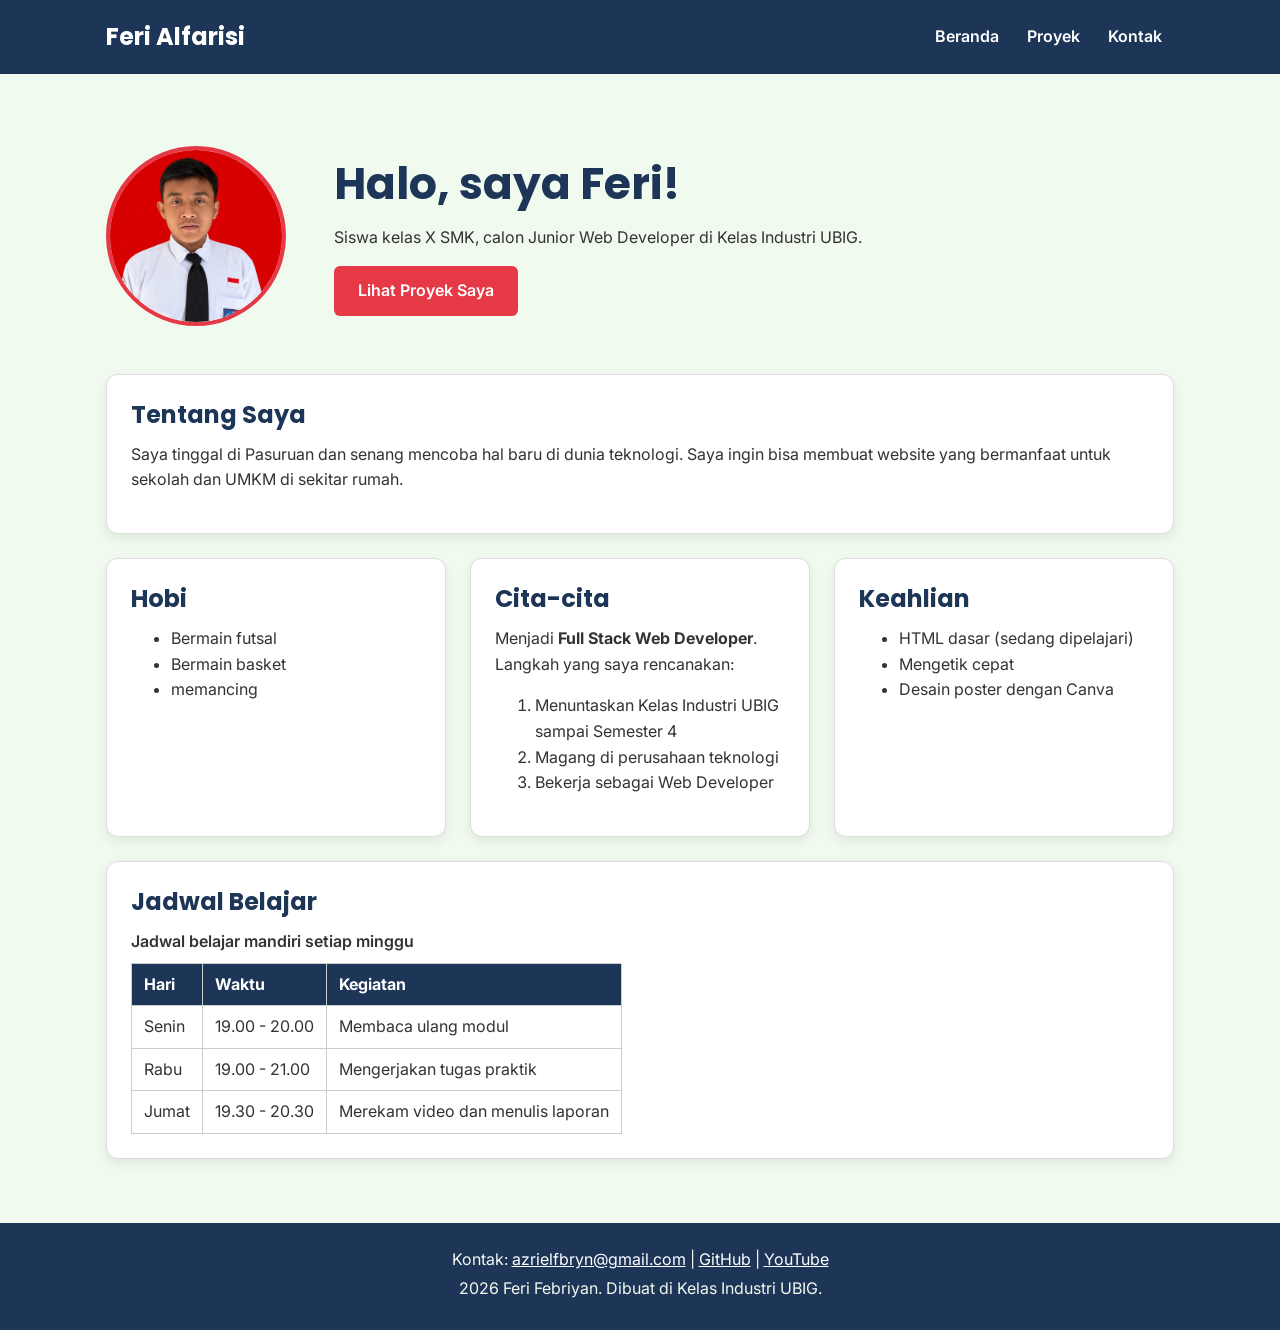
==== index.html @ dc9e0b14 "feat : latihan.js v1" ====
<!DOCTYPE html>
<html lang="id">
<head>
  <meta charset="UTF-8">
  <meta name="viewport" content="width=device-width, initial-scale=1.0">
  <title>Feri  | Beranda</title>
  <link rel="icon" href="fotoferi.png (2).jpeg" type="image/x-icon">
  <link rel="preconnect" href="https://fonts.googleapis.com">
  <link rel="preconnect" href="https://fonts.gstatic.com" crossorigin>
  <link href="https://fonts.googleapis.com/css2?family=Inter:wght@400;600&family=Poppins:wght@600;700&display=swap" rel="stylesheet">
  <link rel="stylesheet" href="css/style.css">
  <script src="js/latihan.js" defer></script>
</head>
<body>
  <header>
    <div class="container navbar">
      <h1>Feri Alfarisi</h1>
      <nav class="menu-laptop">
        <ul>
          <li><a href="index.html">Beranda</a></li>
          <li><a href="proyek.html">Proyek</a></li>
          <li><a href="kontak.html">Kontak</a></li>
        </ul>
      </nav>
      <!-- Tantangan: menu ponsel yang bisa dibuka-tutup -->
      <details class="menu-ponsel">
        <summary>Menu</summary>
        <nav>
          <ul>
            <li><a href="index.html">Beranda</a></li>
            <li><a href="proyek.html">Proyek</a></li>
            <li><a href="kontak.html">Kontak</a></li>
          </ul>
        </nav>
      </details>
    </div>
  </header>

  <main>
    <div class="container">
      <section class="hero">
        <img src="fotoferi.png (2).jpeg" alt="Foto profil Feri" width="180">
        <div>
          <h2>Halo, saya Feri!</h2>
          <p>Siswa kelas X SMK, calon Junior Web Developer di Kelas Industri UBIG.</p>
          <a href="proyek.html" class="tombol">Lihat Proyek Saya</a>
        </div>
      </section>

      <section class="kartu">
        <h2>Tentang Saya</h2>
        <p>Saya tinggal di Pasuruan dan senang mencoba hal baru di dunia teknologi. Saya ingin bisa membuat website yang bermanfaat untuk sekolah dan UMKM di sekitar rumah.</p>
      </section>

      <div class="daftar-kartu">
        <section class="kartu">
          <h2>Hobi</h2>
          <ul>
            <li>Bermain futsal</li>
            <li>Bermain basket</li>
            <li>memancing</li>
          </ul>
        </section>

        <section class="kartu">
          <h2>Cita-cita</h2>
          <p>Menjadi <strong>Full Stack Web Developer</strong>. Langkah yang saya rencanakan:</p>
          <ol>
            <li>Menuntaskan Kelas Industri UBIG sampai Semester 4</li>
            <li>Magang di perusahaan teknologi</li>
            <li>Bekerja sebagai Web Developer</li>
          </ol>
        </section>

        <section class="kartu">
          <h2>Keahlian</h2>
          <ul>
            <li>HTML dasar (sedang dipelajari)</li>
            <li>Mengetik cepat</li>
            <li>Desain poster dengan Canva</li>
          </ul>
        </section>
      </div>

      <section class="kartu">
        <h2>Jadwal Belajar</h2>
        <table>
          <caption>Jadwal belajar mandiri setiap minggu</caption>
          <thead>
            <tr>
              <th>Hari</th>
              <th>Waktu</th>
              <th>Kegiatan</th>
            </tr>
          </thead>
          <tbody>
            <tr>
              <td>Senin</td>
              <td>19.00 - 20.00</td>
              <td>Membaca ulang modul</td>
            </tr>
            <tr>
              <td>Rabu</td>
              <td>19.00 - 21.00</td>
              <td>Mengerjakan tugas praktik</td>
            </tr>
            <tr>
              <td>Jumat</td>
              <td>19.30 - 20.30</td>
              <td>Merekam video dan menulis laporan</td>
            </tr>
          </tbody>
        </table>
      </section>
    </div>
  </main>

  <footer>
    <p>Kontak: <a href="mailto:azrielfbryn@gmail.com">azrielfbryn@gmail.com</a> |
      <a href="https://github.com/azriel-febriyan/portofolio-azriel" target="_blank">GitHub</a> |
      <a href="https://www.youtube.com/@azrielfbryn13" target="_blank">YouTube</a></p>
    <p> 2026 Feri Febriyan. Dibuat di Kelas Industri UBIG.</p>
  </footer>
</body>
</html>
---- css/style.css ----
/* Gaya portofolio Andi Pratama
   Palet: #1D3557 (utama), #E63946 (aksen), #F1FAEE (latar)
   Huruf: Poppins (judul), Inter (isi)
   Tata letak: mobile first, titik ubah 768px (tablet) dan 1024px (laptop) */

/* 1. Reset */
* {
  box-sizing: border-box;
  margin: 0;
}

img {
  max-width: 270%;
  height: 210px;
}

/* 2. Dasar halaman: warna dan huruf */
body {
  font-family: "Inter", Arial, sans-serif;
  font-size: 1rem;
  line-height: 1.6;
  color: #333333;
  background-color: #F1FAEE;
}

h1, h2, h3 {
  font-family: "Poppins", Arial, sans-serif;
  color: #1D3557;
  line-height: 1.3;
}

h2 {
  margin-bottom: 0.75rem;
}

p, ul, ol {
  margin-bottom: 1rem;
}

a {
  color: #E63946;
}

/* 3. Wadah, header, dan menu */
.container {
  max-width: 1100px;
  margin: 0 auto;
  padding: 0 1rem;
}

header {
  background-color: #1D3557;
  color: #FFFFFF;
  padding: 1rem 0;
}

header h1 {
  color: #FFFFFF;
  font-size: 1.5rem;
}

.navbar {
  display: flex;
  flex-wrap: wrap;
  justify-content: space-between;
  align-items: center;
  gap: 0.5rem;
}

nav ul {
  display: flex;
  gap: 0.25rem;
  padding: 0;
  margin: 0;
  list-style: none;
}

nav a {
  display: inline-block;
  padding: 0.5rem 0.75rem;
  border-radius: 6px;
  color: #FFFFFF;
  font-weight: 600;
  text-decoration: none;
}

/* Tantangan: menu ponsel buka-tutup dengan details */
.menu-laptop {
  display: none;
}

.menu-ponsel summary {
  padding: 0.5rem 0.75rem;
  border: 1px solid #FFFFFF;
  border-radius: 6px;
  font-weight: 600;
  cursor: pointer;
}

.menu-ponsel ul {
  flex-direction: column;
  margin-top: 0.5rem;
}

/* 4. Isi utama, hero, dan kartu */
main {
  padding: 1.5rem 0;
}

.hero {
  display: flex;
  flex-direction: column;
  align-items: center;
  gap: 1.5rem;
  padding: 1rem 0 2rem;
  text-align: center;
}

.hero img {
  width: 180px;
  height: 180px;
  max-width: 100%;
  object-fit: cover;
  border: 4px solid #E63946;
  border-radius: 50%;
}

.hero h2 {
  font-size: 2rem;
}

.tombol {
  display: inline-block;
  padding: 0.75rem 1.5rem;
  border-radius: 6px;
  background-color: #E63946;
  color: #FFFFFF;
  font-weight: 600;
  text-decoration: none;
}

.kartu {
  background-color: #FFFFFF;
  padding: 1rem;
  margin-bottom: 1.5rem;
  border: 1px solid #DDDDDD;
  border-radius: 12px;
  box-shadow: 0 4px 12px rgba(0, 0, 0, 0.08);
}

.daftar-kartu {
  display: flex;
  flex-wrap: wrap;
  gap: 1.5rem;
  margin-bottom: 1.5rem;
}

.daftar-kartu .kartu {
  flex: 1 1 280px;
  margin-bottom: 0;
}

article img {
  border-radius: 8px;
  border: 1px solid #DDDDDD;
}

/* 5. Tabel */
table {
  border-collapse: collapse;
}

caption {
  font-weight: 600;
  text-align: left;
  margin-bottom: 0.5rem;
}

th, td {
  border: 1px solid #CCCCCC;
  padding: 0.5rem 0.75rem;
  text-align: left;
}

th {
  background-color: #1D3557;
  color: #FFFFFF;
}

/* 6. Form */
label {
  font-weight: 600;
}

input, select, textarea {
  width: 100%;
  max-width: 22rem;
  padding: 0.6rem;
  margin-top: 0.25rem;
  border: 1px solid #CCCCCC;
  border-radius: 6px;
  font-family: inherit;
  font-size: 1rem;
}

button {
  padding: 0.75rem 1.5rem;
  border: none;
  border-radius: 6px;
  background-color: #E63946;
  color: #FFFFFF;
  font-family: inherit;
  font-size: 1rem;
  font-weight: 600;
  cursor: pointer;
}

/* 7. Footer */
footer {
  background-color: #1D3557;
  color: #F1FAEE;
  text-align: center;
  padding: 1.5rem;
}

footer p {
  margin-bottom: 0.25rem;
}

footer a {
  color: #FFFFFF;
}

/* 8. Tablet: lebar layar 768px ke atas */
@media (min-width: 768px) {
  .menu-laptop {
    display: block;
  }

  .menu-ponsel {
    display: none;
  }

  .hero {
    flex-direction: row;
    padding: 2rem 0 3rem;
    text-align: left;
  }

  .kartu {
    padding: 1.5rem;
  }
}

/* 9. Laptop: lebar layar 1024px ke atas */
@media (min-width: 1024px) {
  main {
    padding: 2.5rem 0;
  }

  .hero {
    gap: 3rem;
  }

  .hero h2 {
    font-size: 2.75rem;
  }
}
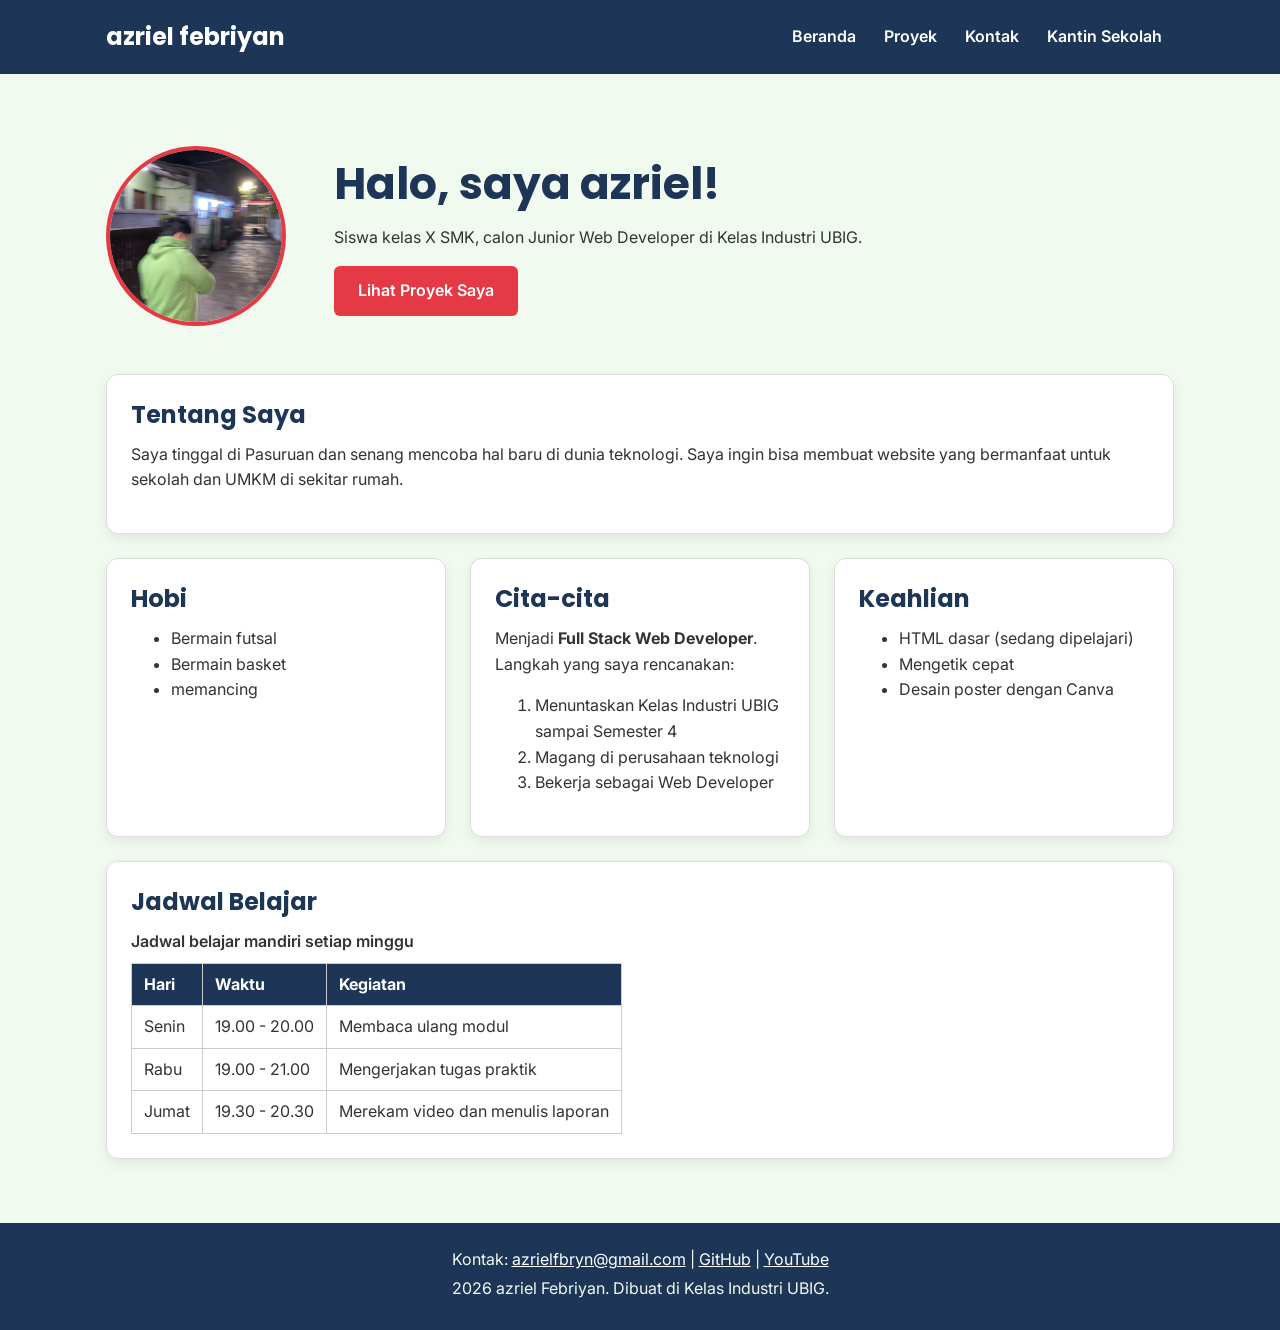
==== commit 04c72a8a: "feat:save semua file" ====
--- a/index.html
+++ b/index.html
@@ -3,8 +3,8 @@
 <head>
   <meta charset="UTF-8">
   <meta name="viewport" content="width=device-width, initial-scale=1.0">
-  <title>Feri  | Beranda</title>
-  <link rel="icon" href="fotoferi.png (2).jpeg" type="image/x-icon">
+  <title>azriel  | Beranda</title>
+  <link rel="icon" href="azriel.jpeg" type="image/x-icon">
   <link rel="preconnect" href="https://fonts.googleapis.com">
   <link rel="preconnect" href="https://fonts.gstatic.com" crossorigin>
   <link href="https://fonts.googleapis.com/css2?family=Inter:wght@400;600&family=Poppins:wght@600;700&display=swap" rel="stylesheet">
@@ -14,12 +14,13 @@
 <body>
   <header>
     <div class="container navbar">
-      <h1>Feri Alfarisi</h1>
+      <h1>azriel febriyan</h1>
       <nav class="menu-laptop">
         <ul>
           <li><a href="index.html">Beranda</a></li>
           <li><a href="proyek.html">Proyek</a></li>
           <li><a href="kontak.html">Kontak</a></li>
+          <li><a href="kantinsekolah.html">Kantin Sekolah</a></li>
         </ul>
       </nav>
       <!-- Tantangan: menu ponsel yang bisa dibuka-tutup -->
@@ -30,6 +31,7 @@
             <li><a href="index.html">Beranda</a></li>
             <li><a href="proyek.html">Proyek</a></li>
             <li><a href="kontak.html">Kontak</a></li>
+            <li><a href="kantinsekolah.html">Kantin Sekolah</a></li>
           </ul>
         </nav>
       </details>
@@ -39,9 +41,9 @@
   <main>
     <div class="container">
       <section class="hero">
-        <img src="fotoferi.png (2).jpeg" alt="Foto profil Feri" width="180">
+        <img src="azril.jpeg" alt="Foto profil azriel" width="180">
         <div>
-          <h2>Halo, saya Feri!</h2>
+          <h2>Halo, saya azriel!</h2>
           <p>Siswa kelas X SMK, calon Junior Web Developer di Kelas Industri UBIG.</p>
           <a href="proyek.html" class="tombol">Lihat Proyek Saya</a>
         </div>
@@ -119,7 +121,7 @@
     <p>Kontak: <a href="mailto:azrielfbryn@gmail.com">azrielfbryn@gmail.com</a> |
       <a href="https://github.com/azriel-febriyan/portofolio-azriel" target="_blank">GitHub</a> |
       <a href="https://www.youtube.com/@azrielfbryn13" target="_blank">YouTube</a></p>
-    <p> 2026 Feri Febriyan. Dibuat di Kelas Industri UBIG.</p>
+    <p> 2026 azriel Febriyan. Dibuat di Kelas Industri UBIG.</p>
   </footer>
 </body>
 </html>
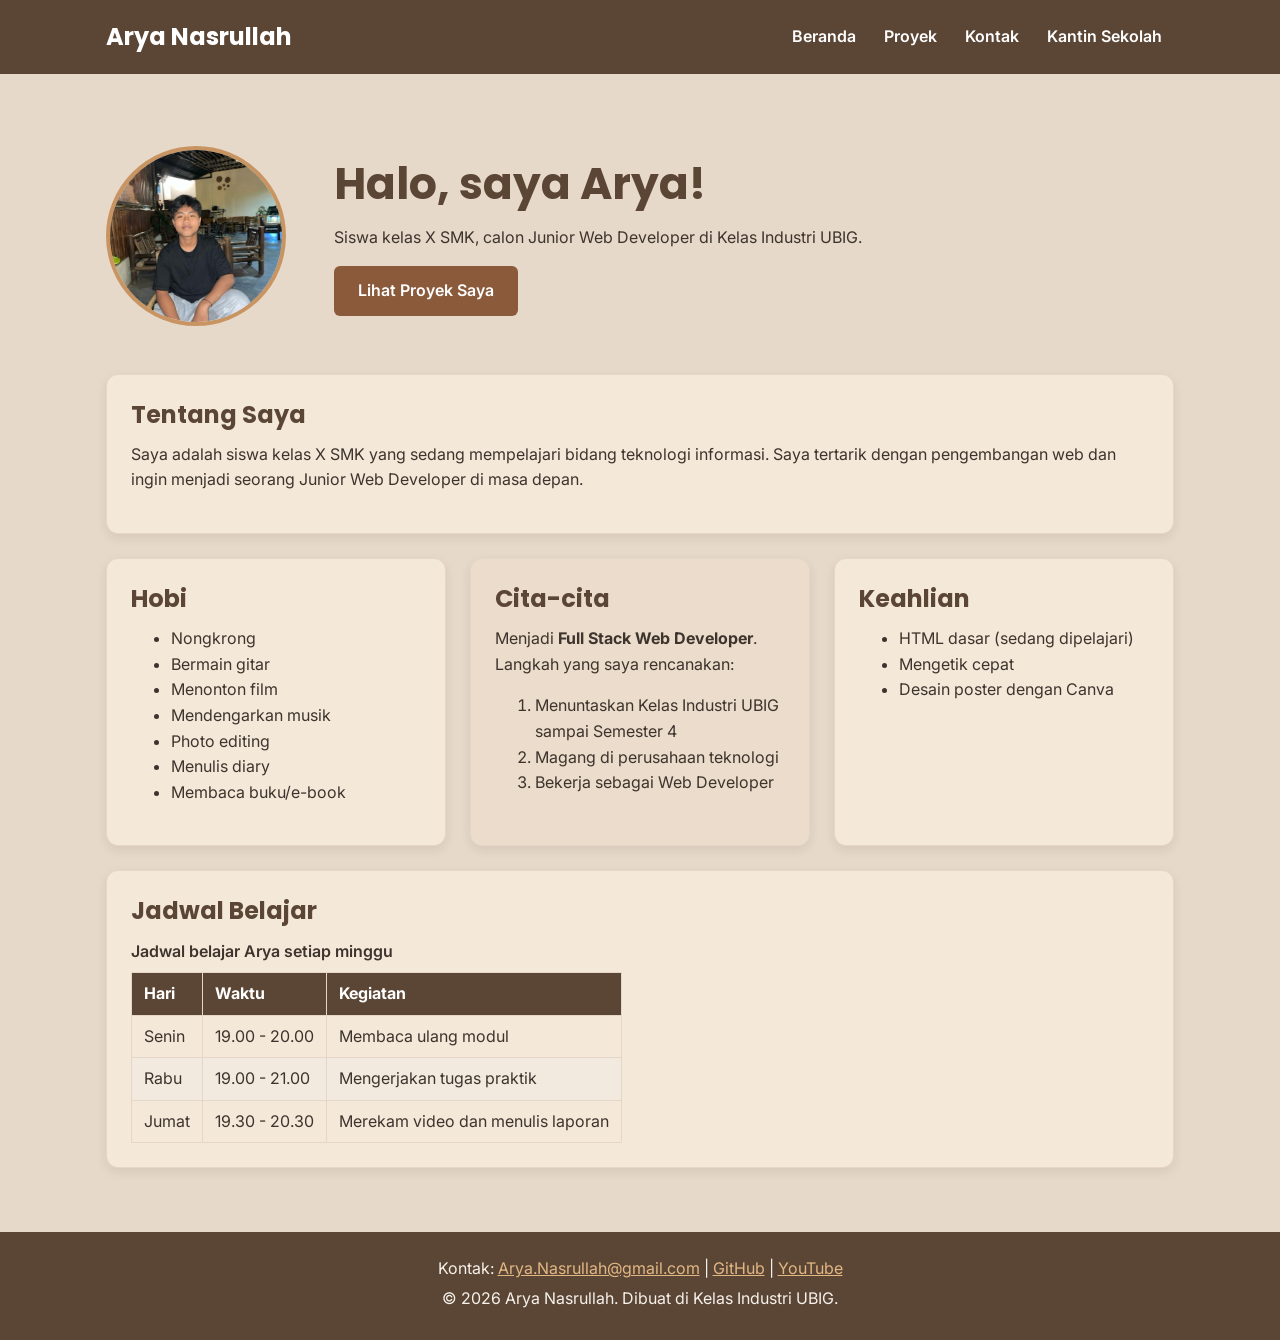
==== commit abb09941: "Restore Arya portfolio Restore Arya profile, portfolio pages, styles, assets, and Console exercises." ====
--- a/index.html
+++ b/index.html
@@ -3,8 +3,8 @@
 <head>
   <meta charset="UTF-8">
   <meta name="viewport" content="width=device-width, initial-scale=1.0">
-  <title>azriel  | Beranda</title>
-  <link rel="icon" href="azriel.jpeg" type="image/x-icon">
+  <title>Arya Nasrullah | Beranda</title>
+  <link rel="icon" href="arya-profile.jpeg" type="image/jpeg">
   <link rel="preconnect" href="https://fonts.googleapis.com">
   <link rel="preconnect" href="https://fonts.gstatic.com" crossorigin>
   <link href="https://fonts.googleapis.com/css2?family=Inter:wght@400;600&family=Poppins:wght@600;700&display=swap" rel="stylesheet">
@@ -14,7 +14,7 @@
 <body>
   <header>
     <div class="container navbar">
-      <h1>azriel febriyan</h1>
+      <h1>Arya Nasrullah</h1>
       <nav class="menu-laptop">
         <ul>
           <li><a href="index.html">Beranda</a></li>
@@ -41,9 +41,9 @@
   <main>
     <div class="container">
       <section class="hero">
-        <img src="azril.jpeg" alt="Foto profil azriel" width="180">
+        <img src="arya-profile.jpeg" alt="Foto profil Arya Nasrullah" width="180">
         <div>
-          <h2>Halo, saya azriel!</h2>
+          <h2>Halo, saya Arya!</h2>
           <p>Siswa kelas X SMK, calon Junior Web Developer di Kelas Industri UBIG.</p>
           <a href="proyek.html" class="tombol">Lihat Proyek Saya</a>
         </div>
@@ -51,16 +51,20 @@
 
       <section class="kartu">
         <h2>Tentang Saya</h2>
-        <p>Saya tinggal di Pasuruan dan senang mencoba hal baru di dunia teknologi. Saya ingin bisa membuat website yang bermanfaat untuk sekolah dan UMKM di sekitar rumah.</p>
+        <p>Saya adalah siswa kelas X SMK yang sedang mempelajari bidang teknologi informasi. Saya tertarik dengan pengembangan web dan ingin menjadi seorang Junior Web Developer di masa depan.</p>
       </section>
 
       <div class="daftar-kartu">
         <section class="kartu">
           <h2>Hobi</h2>
           <ul>
-            <li>Bermain futsal</li>
-            <li>Bermain basket</li>
-            <li>memancing</li>
+            <li>Nongkrong</li>
+            <li>Bermain gitar</li>
+            <li>Menonton film</li>
+            <li>Mendengarkan musik</li>
+            <li>Photo editing</li>
+            <li>Menulis diary</li>
+            <li>Membaca buku/e-book</li>
           </ul>
         </section>
 
@@ -87,7 +91,7 @@
       <section class="kartu">
         <h2>Jadwal Belajar</h2>
         <table>
-          <caption>Jadwal belajar mandiri setiap minggu</caption>
+          <caption>Jadwal belajar Arya setiap minggu</caption>
           <thead>
             <tr>
               <th>Hari</th>
@@ -118,10 +122,10 @@
   </main>
 
   <footer>
-    <p>Kontak: <a href="mailto:azrielfbryn@gmail.com">azrielfbryn@gmail.com</a> |
-      <a href="https://github.com/azriel-febriyan/portofolio-azriel" target="_blank">GitHub</a> |
-      <a href="https://www.youtube.com/@azrielfbryn13" target="_blank">YouTube</a></p>
-    <p> 2026 azriel Febriyan. Dibuat di Kelas Industri UBIG.</p>
+    <p>Kontak: <a href="mailto:sakkarepwes23@gmail.com">Arya.Nasrullah@gmail.com</a> |
+      <a href="https://github.com/Arya-Nasrullah" target="_blank">GitHub</a> |
+      <a href="https://www.youtube.com/@AryaNewWebDevelopment" target="_blank">YouTube</a></p>
+    <p>&copy; 2026 Arya Nasrullah. Dibuat di Kelas Industri UBIG.</p>
   </footer>
 </body>
 </html>
--- a/css/style.css
+++ b/css/style.css
@@ -1,5 +1,5 @@
-/* Gaya portofolio Andi Pratama
-   Palet: #1D3557 (utama), #E63946 (aksen), #F1FAEE (latar)
+/* Gaya portofolio Arya Nasrullah
+   Palet: #5B4636 (utama), #8A5A3B (cokelat), #C89562 (aksen), #E7D9C9 (latar)
    Huruf: Poppins (judul), Inter (isi)
    Tata letak: mobile first, titik ubah 768px (tablet) dan 1024px (laptop) */
 
@@ -10,8 +10,8 @@
 }
 
 img {
-  max-width: 270%;
-  height: 210px;
+  max-width: 100%;
+  height: auto;
 }
 
 /* 2. Dasar halaman: warna dan huruf */
@@ -19,13 +19,13 @@
   font-family: "Inter", Arial, sans-serif;
   font-size: 1rem;
   line-height: 1.6;
-  color: #333333;
-  background-color: #F1FAEE;
+  color: #3D342D;
+  background-color: #E7D9C9;
 }
 
 h1, h2, h3 {
   font-family: "Poppins", Arial, sans-serif;
-  color: #1D3557;
+  color: #5B4636;
   line-height: 1.3;
 }
 
@@ -38,7 +38,7 @@
 }
 
 a {
-  color: #E63946;
+  color: #8A5A3B;
 }
 
 /* 3. Wadah, header, dan menu */
@@ -49,7 +49,7 @@
 }
 
 header {
-  background-color: #1D3557;
+  background-color: #5B4636;
   color: #FFFFFF;
   padding: 1rem 0;
 }
@@ -84,6 +84,11 @@
   text-decoration: none;
 }
 
+nav a:hover,
+nav a:focus-visible {
+  background-color: #70452F;
+}
+
 /* Tantangan: menu ponsel buka-tutup dengan details */
 .menu-laptop {
   display: none;
@@ -91,7 +96,7 @@
 
 .menu-ponsel summary {
   padding: 0.5rem 0.75rem;
-  border: 1px solid #FFFFFF;
+  border: 1px solid #CDB9A5;
   border-radius: 6px;
   font-weight: 600;
   cursor: pointer;
@@ -121,7 +126,7 @@
   height: 180px;
   max-width: 100%;
   object-fit: cover;
-  border: 4px solid #E63946;
+  border: 4px solid #C89562;
   border-radius: 50%;
 }
 
@@ -133,19 +138,23 @@
   display: inline-block;
   padding: 0.75rem 1.5rem;
   border-radius: 6px;
-  background-color: #E63946;
+  background-color: #8A5A3B;
   color: #FFFFFF;
   font-weight: 600;
   text-decoration: none;
 }
 
 .kartu {
-  background-color: #FFFFFF;
+  background-color: #F4E8D9;
   padding: 1rem;
   margin-bottom: 1.5rem;
-  border: 1px solid #DDDDDD;
+  border: 1px solid #E5D6C7;
   border-radius: 12px;
   box-shadow: 0 4px 12px rgba(0, 0, 0, 0.08);
+}
+
+.kartu:hover {
+  border-color: #CDB9A5;
 }
 
 .daftar-kartu {
@@ -160,9 +169,13 @@
   margin-bottom: 0;
 }
 
+.daftar-kartu .kartu:nth-child(even) {
+  background-color: #EBDCCB;
+}
+
 article img {
   border-radius: 8px;
-  border: 1px solid #DDDDDD;
+  border: 1px solid #E5D6C7;
 }
 
 /* 5. Tabel */
@@ -177,14 +190,18 @@
 }
 
 th, td {
-  border: 1px solid #CCCCCC;
+  border: 1px solid #E5D6C7;
   padding: 0.5rem 0.75rem;
   text-align: left;
 }
 
 th {
-  background-color: #1D3557;
-  color: #FFFFFF;
+  background-color: #5B4636;
+  color: #FFFFFF;
+}
+
+tbody tr:nth-child(even) {
+  background-color: #F2E9DF;
 }
 
 /* 6. Form */
@@ -197,17 +214,22 @@
   max-width: 22rem;
   padding: 0.6rem;
   margin-top: 0.25rem;
-  border: 1px solid #CCCCCC;
+  background-color: #F8F0E6;
+  border: 1px solid #D8C8B8;
   border-radius: 6px;
   font-family: inherit;
   font-size: 1rem;
+}
+
+input:focus, select:focus, textarea:focus {
+  border-color: #8A5A3B;
 }
 
 button {
   padding: 0.75rem 1.5rem;
   border: none;
   border-radius: 6px;
-  background-color: #E63946;
+  background-color: #8A5A3B;
   color: #FFFFFF;
   font-family: inherit;
   font-size: 1rem;
@@ -215,10 +237,17 @@
   cursor: pointer;
 }
 
+button:hover,
+button:focus-visible,
+.tombol:hover,
+.tombol:focus-visible {
+  background-color: #70452F;
+}
+
 /* 7. Footer */
 footer {
-  background-color: #1D3557;
-  color: #F1FAEE;
+  background-color: #5B4636;
+  color: #F6F1EA;
   text-align: center;
   padding: 1.5rem;
 }
@@ -228,7 +257,7 @@
 }
 
 footer a {
-  color: #FFFFFF;
+  color: #E2B783;
 }
 
 /* 8. Tablet: lebar layar 768px ke atas */
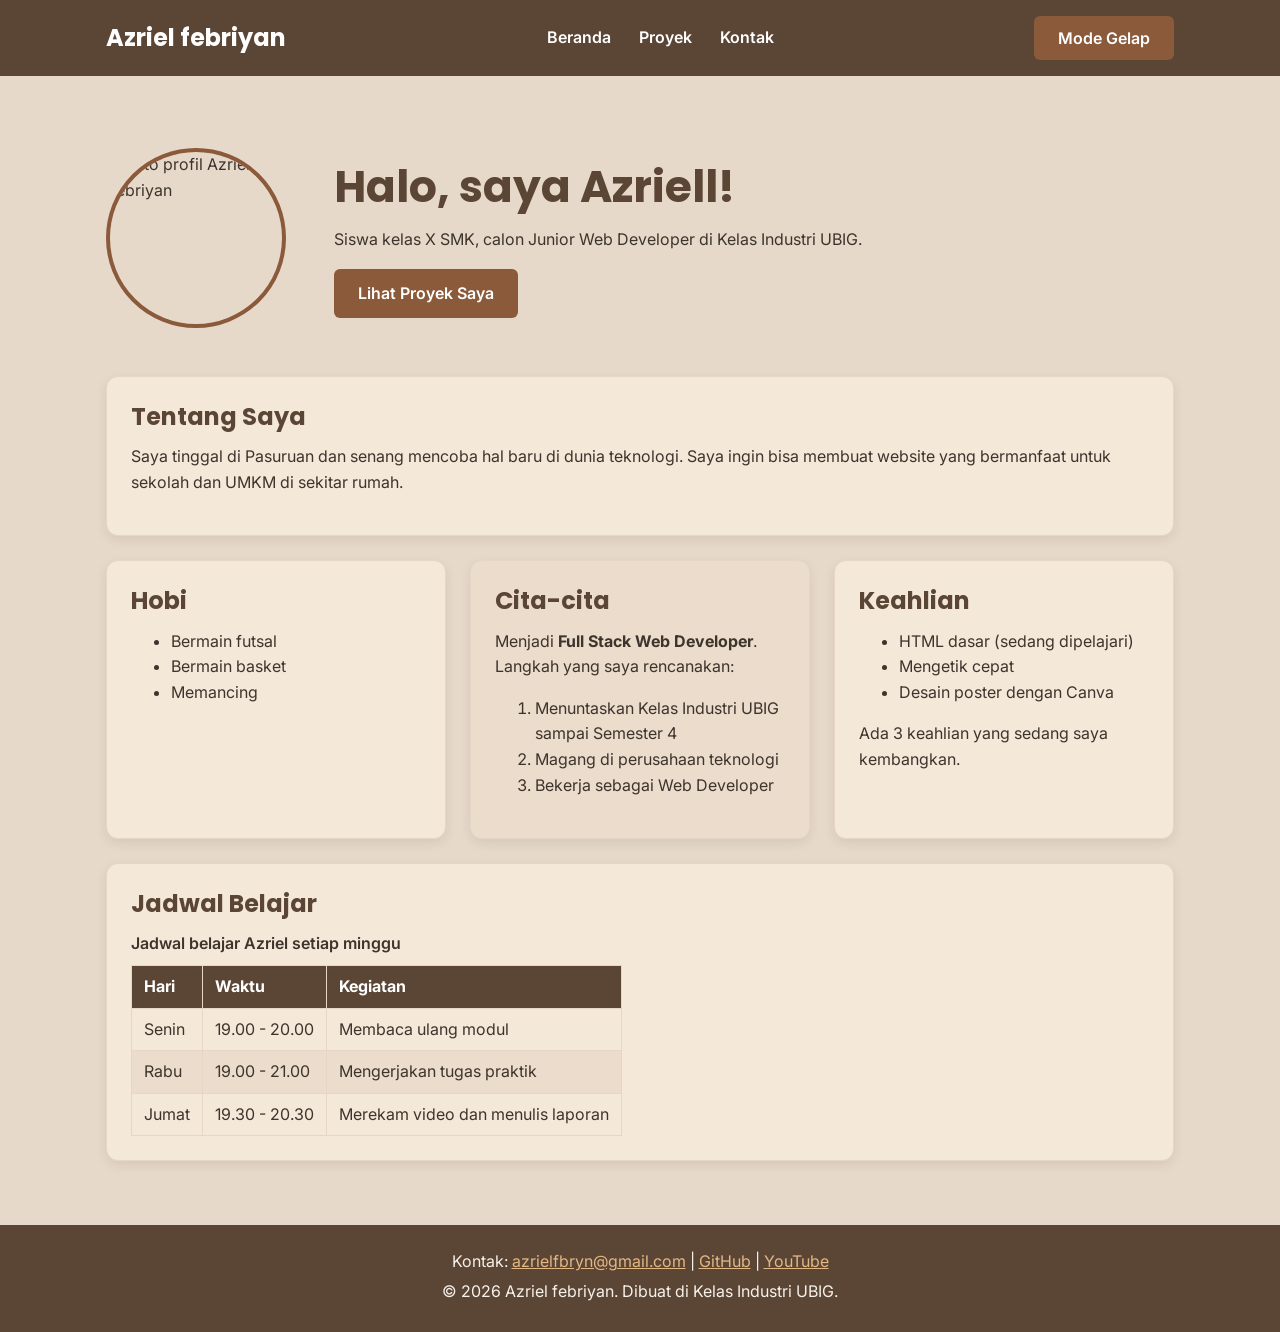
==== commit 532fac02: "update website" ====
--- a/index.html
+++ b/index.html
@@ -3,24 +3,23 @@
 <head>
   <meta charset="UTF-8">
   <meta name="viewport" content="width=device-width, initial-scale=1.0">
-  <title>Arya Nasrullah | Beranda</title>
-  <link rel="icon" href="arya-profile.jpeg" type="image/jpeg">
+  <title>Azriel febriyan | Beranda</title>
+  <link rel="icon" href="https://portofolio-azriel-henna.vercel.app/FotoAzriel.png.jpeg" type="image/jpeg">
   <link rel="preconnect" href="https://fonts.googleapis.com">
   <link rel="preconnect" href="https://fonts.gstatic.com" crossorigin>
   <link href="https://fonts.googleapis.com/css2?family=Inter:wght@400;600&family=Poppins:wght@600;700&display=swap" rel="stylesheet">
   <link rel="stylesheet" href="css/style.css">
-  <script src="js/latihan.js" defer></script>
+  <script src="js/main.js" defer></script>
 </head>
 <body>
   <header>
     <div class="container navbar">
-      <h1>Arya Nasrullah</h1>
+      <h1>Azriel febriyan</h1>
       <nav class="menu-laptop">
         <ul>
           <li><a href="index.html">Beranda</a></li>
           <li><a href="proyek.html">Proyek</a></li>
           <li><a href="kontak.html">Kontak</a></li>
-          <li><a href="kantinsekolah.html">Kantin Sekolah</a></li>
         </ul>
       </nav>
       <!-- Tantangan: menu ponsel yang bisa dibuka-tutup -->
@@ -31,19 +30,19 @@
             <li><a href="index.html">Beranda</a></li>
             <li><a href="proyek.html">Proyek</a></li>
             <li><a href="kontak.html">Kontak</a></li>
-            <li><a href="kantinsekolah.html">Kantin Sekolah</a></li>
           </ul>
         </nav>
       </details>
+      <button type="button" id="tombol-tema">Mode Gelap</button>
     </div>
   </header>
 
   <main>
     <div class="container">
       <section class="hero">
-        <img src="arya-profile.jpeg" alt="Foto profil Arya Nasrullah" width="180">
+        <img src="https://portofolio-azriel-henna.vercel.app/FotoAzriel.png.jpeg" alt="Foto profil Azriel febriyan" width="180">
         <div>
-          <h2>Halo, saya Arya!</h2>
+          <h2>Halo, saya Azriell!</h2>
           <p>Siswa kelas X SMK, calon Junior Web Developer di Kelas Industri UBIG.</p>
           <a href="proyek.html" class="tombol">Lihat Proyek Saya</a>
         </div>
@@ -51,20 +50,16 @@
 
       <section class="kartu">
         <h2>Tentang Saya</h2>
-        <p>Saya adalah siswa kelas X SMK yang sedang mempelajari bidang teknologi informasi. Saya tertarik dengan pengembangan web dan ingin menjadi seorang Junior Web Developer di masa depan.</p>
+        <p>Saya tinggal di Pasuruan dan senang mencoba hal baru di dunia teknologi. Saya ingin bisa membuat website yang bermanfaat untuk sekolah dan UMKM di sekitar rumah.</p>
       </section>
 
       <div class="daftar-kartu">
         <section class="kartu">
           <h2>Hobi</h2>
           <ul>
-            <li>Nongkrong</li>
-            <li>Bermain gitar</li>
-            <li>Menonton film</li>
-            <li>Mendengarkan musik</li>
-            <li>Photo editing</li>
-            <li>Menulis diary</li>
-            <li>Membaca buku/e-book</li>
+            <li>Bermain futsal</li>
+            <li>Bermain basket</li>
+            <li>Memancing</li>
           </ul>
         </section>
 
@@ -80,18 +75,15 @@
 
         <section class="kartu">
           <h2>Keahlian</h2>
-          <ul>
-            <li>HTML dasar (sedang dipelajari)</li>
-            <li>Mengetik cepat</li>
-            <li>Desain poster dengan Canva</li>
-          </ul>
+          <ul id="daftar-skill"></ul>
+          <p id="jumlah-skill"></p>
         </section>
       </div>
 
       <section class="kartu">
         <h2>Jadwal Belajar</h2>
         <table>
-          <caption>Jadwal belajar Arya setiap minggu</caption>
+          <caption>Jadwal belajar Azriel setiap minggu</caption>
           <thead>
             <tr>
               <th>Hari</th>
@@ -122,10 +114,10 @@
   </main>
 
   <footer>
-    <p>Kontak: <a href="mailto:sakkarepwes23@gmail.com">Arya.Nasrullah@gmail.com</a> |
-      <a href="https://github.com/Arya-Nasrullah" target="_blank">GitHub</a> |
-      <a href="https://www.youtube.com/@AryaNewWebDevelopment" target="_blank">YouTube</a></p>
-    <p>&copy; 2026 Arya Nasrullah. Dibuat di Kelas Industri UBIG.</p>
+    <p>Kontak: <a href="mailto:azrielfbryn@gmail.com">azrielfbryn@gmail.com</a> |
+      <a href="https://github.com/azriel-febriyan/portofolio-azriel" target="_blank" rel="noopener noreferrer">GitHub</a> |
+      <a href="https://www.youtube.com/@azrielfbryn13" target="_blank" rel="noopener noreferrer">YouTube</a></p>
+    <p>&copy; 2026 Azriel febriyan. Dibuat di Kelas Industri UBIG.</p>
   </footer>
 </body>
 </html>
--- a/css/style.css
+++ b/css/style.css
@@ -1,4 +1,4 @@
-/* Gaya portofolio Arya Nasrullah
+/* Gaya portofolio azriel febriyan
    Palet: #5B4636 (utama), #8A5A3B (cokelat), #C89562 (aksen), #E7D9C9 (latar)
    Huruf: Poppins (judul), Inter (isi)
    Tata letak: mobile first, titik ubah 768px (tablet) dan 1024px (laptop) */
@@ -7,6 +7,42 @@
 * {
   box-sizing: border-box;
   margin: 0;
+}
+
+:root {
+  --warna-latar: #E7D9C9;
+  --warna-teks: #3D342D;
+  --warna-judul: #5B4636;
+  --warna-utama: #5B4636;
+  --warna-aksen: #8A5A3B;
+  --warna-hover: #70452F;
+  --warna-kartu: #F4E8D9;
+  --warna-kartu-alt: #EBDCCB;
+  --warna-garis: #E5D6C7;
+  --warna-garis-lunak: #CDB9A5;
+  --warna-input: #F8F0E6;
+  --warna-input-garis: #D8C8B8;
+  --warna-teks-terang: #FFFFFF;
+  --warna-footer-teks: #F6F1EA;
+  --warna-footer-link: #E2B783;
+}
+
+.gelap {
+  --warna-latar: #1F2421;
+  --warna-teks: #E8E5E0;
+  --warna-judul: #F2D1A8;
+  --warna-utama: #151A16;
+  --warna-aksen: #D49A62;
+  --warna-hover: #A66C3D;
+  --warna-kartu: #303832;
+  --warna-kartu-alt: #363E38;
+  --warna-garis: #4D5A50;
+  --warna-garis-lunak: #69766B;
+  --warna-input: #252B26;
+  --warna-input-garis: #59665B;
+  --warna-teks-terang: #FFFFFF;
+  --warna-footer-teks: #E8E5E0;
+  --warna-footer-link: #F2D1A8;
 }
 
 img {
@@ -19,13 +55,13 @@
   font-family: "Inter", Arial, sans-serif;
   font-size: 1rem;
   line-height: 1.6;
-  color: #3D342D;
-  background-color: #E7D9C9;
+  color: var(--warna-teks);
+  background-color: var(--warna-latar);
 }
 
 h1, h2, h3 {
   font-family: "Poppins", Arial, sans-serif;
-  color: #5B4636;
+  color: var(--warna-judul);
   line-height: 1.3;
 }
 
@@ -38,7 +74,7 @@
 }
 
 a {
-  color: #8A5A3B;
+  color: var(--warna-aksen);
 }
 
 /* 3. Wadah, header, dan menu */
@@ -49,13 +85,13 @@
 }
 
 header {
-  background-color: #5B4636;
-  color: #FFFFFF;
+  background-color: var(--warna-utama);
+  color: var(--warna-teks-terang);
   padding: 1rem 0;
 }
 
 header h1 {
-  color: #FFFFFF;
+  color: var(--warna-teks-terang);
   font-size: 1.5rem;
 }
 
@@ -79,14 +115,14 @@
   display: inline-block;
   padding: 0.5rem 0.75rem;
   border-radius: 6px;
-  color: #FFFFFF;
+  color: var(--warna-teks-terang);
   font-weight: 600;
   text-decoration: none;
 }
 
 nav a:hover,
 nav a:focus-visible {
-  background-color: #70452F;
+  background-color: var(--warna-hover);
 }
 
 /* Tantangan: menu ponsel buka-tutup dengan details */
@@ -96,7 +132,7 @@
 
 .menu-ponsel summary {
   padding: 0.5rem 0.75rem;
-  border: 1px solid #CDB9A5;
+  border: 1px solid var(--warna-garis-lunak);
   border-radius: 6px;
   font-weight: 600;
   cursor: pointer;
@@ -126,7 +162,7 @@
   height: 180px;
   max-width: 100%;
   object-fit: cover;
-  border: 4px solid #C89562;
+  border: 4px solid var(--warna-aksen);
   border-radius: 50%;
 }
 
@@ -138,23 +174,23 @@
   display: inline-block;
   padding: 0.75rem 1.5rem;
   border-radius: 6px;
-  background-color: #8A5A3B;
-  color: #FFFFFF;
+  background-color: var(--warna-aksen);
+  color: var(--warna-teks-terang);
   font-weight: 600;
   text-decoration: none;
 }
 
 .kartu {
-  background-color: #F4E8D9;
+  background-color: var(--warna-kartu);
   padding: 1rem;
   margin-bottom: 1.5rem;
-  border: 1px solid #E5D6C7;
+  border: 1px solid var(--warna-garis);
   border-radius: 12px;
   box-shadow: 0 4px 12px rgba(0, 0, 0, 0.08);
 }
 
 .kartu:hover {
-  border-color: #CDB9A5;
+  border-color: var(--warna-garis-lunak);
 }
 
 .daftar-kartu {
@@ -170,12 +206,12 @@
 }
 
 .daftar-kartu .kartu:nth-child(even) {
-  background-color: #EBDCCB;
+  background-color: var(--warna-kartu-alt);
 }
 
 article img {
   border-radius: 8px;
-  border: 1px solid #E5D6C7;
+  border: 1px solid var(--warna-garis);
 }
 
 /* 5. Tabel */
@@ -190,18 +226,18 @@
 }
 
 th, td {
-  border: 1px solid #E5D6C7;
+  border: 1px solid var(--warna-garis);
   padding: 0.5rem 0.75rem;
   text-align: left;
 }
 
 th {
-  background-color: #5B4636;
-  color: #FFFFFF;
+  background-color: var(--warna-utama);
+  color: var(--warna-teks-terang);
 }
 
 tbody tr:nth-child(even) {
-  background-color: #F2E9DF;
+  background-color: var(--warna-kartu-alt);
 }
 
 /* 6. Form */
@@ -214,23 +250,24 @@
   max-width: 22rem;
   padding: 0.6rem;
   margin-top: 0.25rem;
-  background-color: #F8F0E6;
-  border: 1px solid #D8C8B8;
+  background-color: var(--warna-input);
+  color: var(--warna-teks);
+  border: 1px solid var(--warna-input-garis);
   border-radius: 6px;
   font-family: inherit;
   font-size: 1rem;
 }
 
 input:focus, select:focus, textarea:focus {
-  border-color: #8A5A3B;
+  border-color: var(--warna-aksen);
 }
 
 button {
   padding: 0.75rem 1.5rem;
   border: none;
   border-radius: 6px;
-  background-color: #8A5A3B;
-  color: #FFFFFF;
+  background-color: var(--warna-aksen);
+  color: var(--warna-teks-terang);
   font-family: inherit;
   font-size: 1rem;
   font-weight: 600;
@@ -241,13 +278,44 @@
 button:focus-visible,
 .tombol:hover,
 .tombol:focus-visible {
-  background-color: #70452F;
+  background-color: var(--warna-hover);
+}
+
+.filter {
+  display: flex;
+  flex-wrap: wrap;
+  gap: 0.5rem;
+  margin-bottom: 1rem;
+}
+
+.tombol-filter {
+  padding: 0.5rem 1rem;
+  border: 2px solid var(--warna-garis);
+  background-color: var(--warna-kartu);
+  color: var(--warna-judul);
+}
+
+.tombol-filter.aktif {
+  background-color: var(--warna-aksen);
+  color: var(--warna-teks-terang);
+  border-color: var(--warna-aksen);
+}
+
+.label {
+  display: inline-block;
+  padding: 0.1rem 0.6rem;
+  margin-bottom: 0.5rem;
+  border-radius: 999px;
+  background-color: var(--warna-latar);
+  color: var(--warna-judul);
+  font-size: 0.85rem;
+  font-weight: 600;
 }
 
 /* 7. Footer */
 footer {
-  background-color: #5B4636;
-  color: #F6F1EA;
+  background-color: var(--warna-utama);
+  color: var(--warna-footer-teks);
   text-align: center;
   padding: 1.5rem;
 }
@@ -257,7 +325,7 @@
 }
 
 footer a {
-  color: #E2B783;
+  color: var(--warna-footer-link);
 }
 
 /* 8. Tablet: lebar layar 768px ke atas */
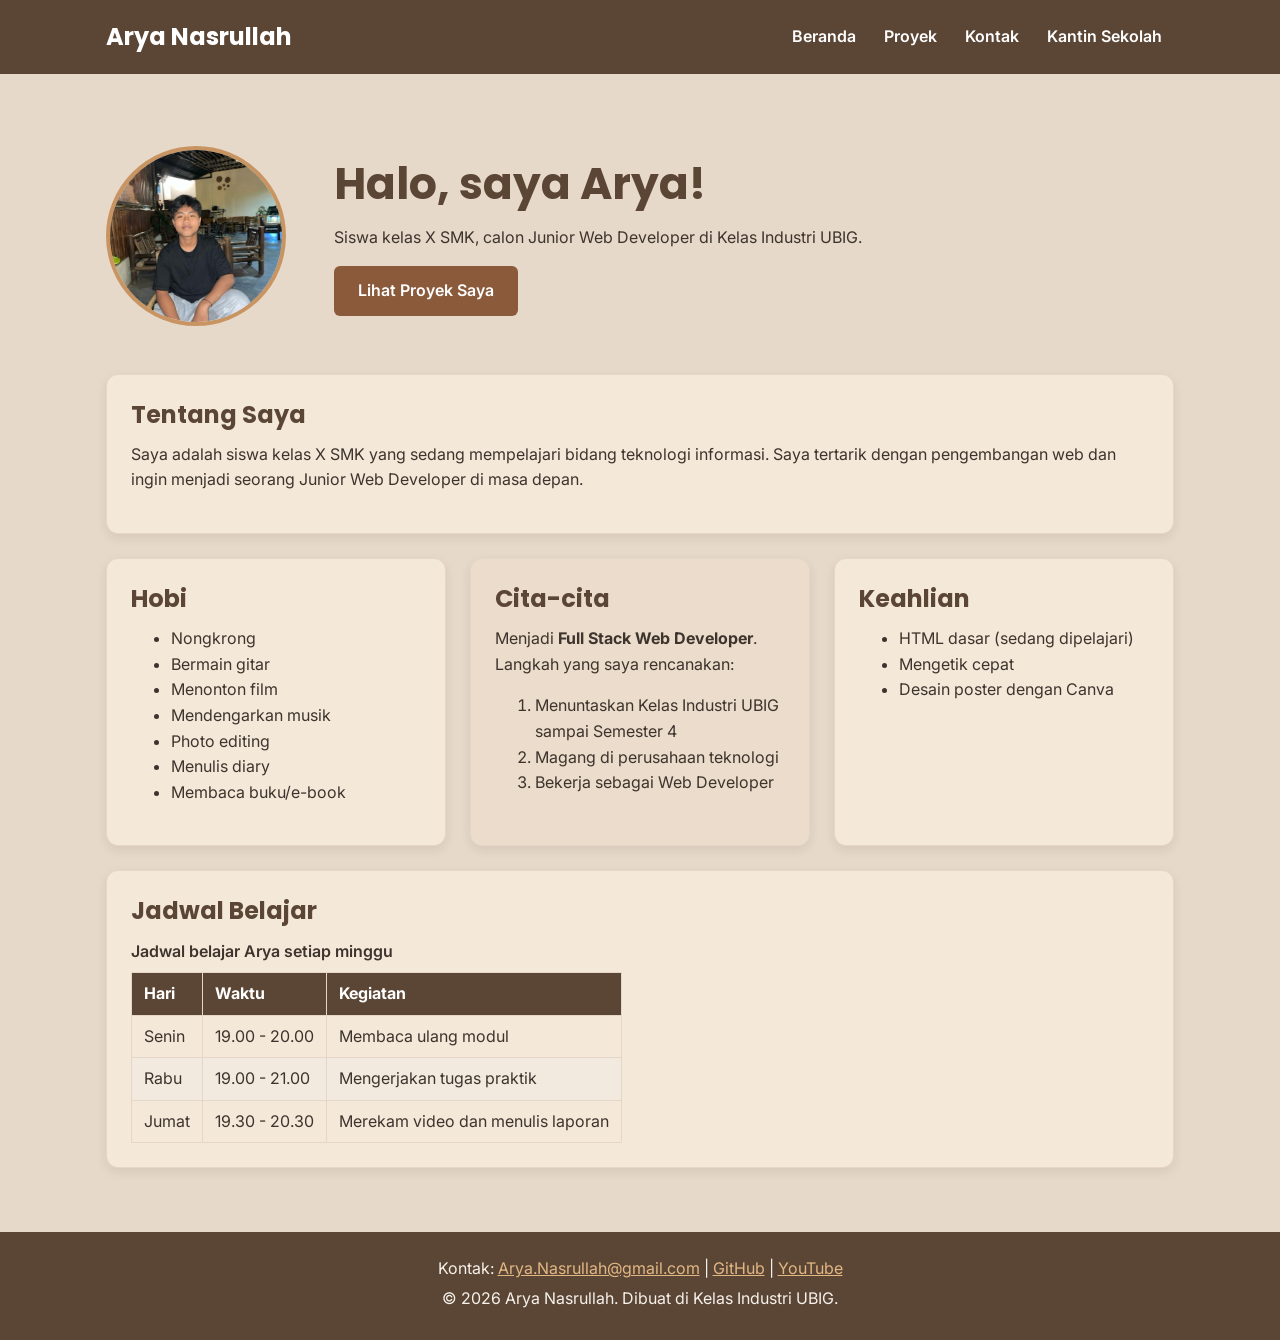
==== commit 406c45ac: "Revert website update Co-authored-by: Copilot <223556219+Copilot@users.noreply.github.com>" ====
--- a/index.html
+++ b/index.html
@@ -3,23 +3,25 @@
 <head>
   <meta charset="UTF-8">
   <meta name="viewport" content="width=device-width, initial-scale=1.0">
-  <title>Azriel febriyan | Beranda</title>
-  <link rel="icon" href="https://portofolio-azriel-henna.vercel.app/FotoAzriel.png.jpeg" type="image/jpeg">
+  <title>Arya Nasrullah | Beranda</title>
+  <link rel="icon" href="arya-profile.jpeg" type="image/jpeg">
   <link rel="preconnect" href="https://fonts.googleapis.com">
   <link rel="preconnect" href="https://fonts.gstatic.com" crossorigin>
   <link href="https://fonts.googleapis.com/css2?family=Inter:wght@400;600&family=Poppins:wght@600;700&display=swap" rel="stylesheet">
   <link rel="stylesheet" href="css/style.css">
+  <script src="js/latihan.js" defer></script>
   <script src="js/main.js" defer></script>
 </head>
 <body>
   <header>
     <div class="container navbar">
-      <h1>Azriel febriyan</h1>
+      <h1>Arya Nasrullah</h1>
       <nav class="menu-laptop">
         <ul>
           <li><a href="index.html">Beranda</a></li>
           <li><a href="proyek.html">Proyek</a></li>
           <li><a href="kontak.html">Kontak</a></li>
+          <li><a href="kantinsekolah.html">Kantin Sekolah</a></li>
         </ul>
       </nav>
       <!-- Tantangan: menu ponsel yang bisa dibuka-tutup -->
@@ -30,19 +32,19 @@
             <li><a href="index.html">Beranda</a></li>
             <li><a href="proyek.html">Proyek</a></li>
             <li><a href="kontak.html">Kontak</a></li>
+            <li><a href="kantinsekolah.html">Kantin Sekolah</a></li>
           </ul>
         </nav>
       </details>
-      <button type="button" id="tombol-tema">Mode Gelap</button>
     </div>
   </header>
 
   <main>
     <div class="container">
       <section class="hero">
-        <img src="https://portofolio-azriel-henna.vercel.app/FotoAzriel.png.jpeg" alt="Foto profil Azriel febriyan" width="180">
+        <img src="arya-profile.jpeg" alt="Foto profil Arya Nasrullah" width="180">
         <div>
-          <h2>Halo, saya Azriell!</h2>
+          <h2>Halo, saya Arya!</h2>
           <p>Siswa kelas X SMK, calon Junior Web Developer di Kelas Industri UBIG.</p>
           <a href="proyek.html" class="tombol">Lihat Proyek Saya</a>
         </div>
@@ -50,16 +52,20 @@
 
       <section class="kartu">
         <h2>Tentang Saya</h2>
-        <p>Saya tinggal di Pasuruan dan senang mencoba hal baru di dunia teknologi. Saya ingin bisa membuat website yang bermanfaat untuk sekolah dan UMKM di sekitar rumah.</p>
+        <p>Saya adalah siswa kelas X SMK yang sedang mempelajari bidang teknologi informasi. Saya tertarik dengan pengembangan web dan ingin menjadi seorang Junior Web Developer di masa depan.</p>
       </section>
 
       <div class="daftar-kartu">
         <section class="kartu">
           <h2>Hobi</h2>
           <ul>
-            <li>Bermain futsal</li>
-            <li>Bermain basket</li>
-            <li>Memancing</li>
+            <li>Nongkrong</li>
+            <li>Bermain gitar</li>
+            <li>Menonton film</li>
+            <li>Mendengarkan musik</li>
+            <li>Photo editing</li>
+            <li>Menulis diary</li>
+            <li>Membaca buku/e-book</li>
           </ul>
         </section>
 
@@ -75,15 +81,18 @@
 
         <section class="kartu">
           <h2>Keahlian</h2>
-          <ul id="daftar-skill"></ul>
-          <p id="jumlah-skill"></p>
+          <ul>
+            <li>HTML dasar (sedang dipelajari)</li>
+            <li>Mengetik cepat</li>
+            <li>Desain poster dengan Canva</li>
+          </ul>
         </section>
       </div>
 
       <section class="kartu">
         <h2>Jadwal Belajar</h2>
         <table>
-          <caption>Jadwal belajar Azriel setiap minggu</caption>
+          <caption>Jadwal belajar Arya setiap minggu</caption>
           <thead>
             <tr>
               <th>Hari</th>
@@ -114,10 +123,10 @@
   </main>
 
   <footer>
-    <p>Kontak: <a href="mailto:azrielfbryn@gmail.com">azrielfbryn@gmail.com</a> |
-      <a href="https://github.com/azriel-febriyan/portofolio-azriel" target="_blank" rel="noopener noreferrer">GitHub</a> |
-      <a href="https://www.youtube.com/@azrielfbryn13" target="_blank" rel="noopener noreferrer">YouTube</a></p>
-    <p>&copy; 2026 Azriel febriyan. Dibuat di Kelas Industri UBIG.</p>
+    <p>Kontak: <a href="mailto:sakkarepwes23@gmail.com">Arya.Nasrullah@gmail.com</a> |
+      <a href="https://github.com/Arya-Nasrullah" target="_blank">GitHub</a> |
+      <a href="https://www.youtube.com/@AryaNewWebDevelopment" target="_blank">YouTube</a></p>
+    <p>&copy; 2026 Arya Nasrullah. Dibuat di Kelas Industri UBIG.</p>
   </footer>
 </body>
 </html>
--- a/css/style.css
+++ b/css/style.css
@@ -1,4 +1,4 @@
-/* Gaya portofolio azriel febriyan
+/* Gaya portofolio Arya Nasrullah
    Palet: #5B4636 (utama), #8A5A3B (cokelat), #C89562 (aksen), #E7D9C9 (latar)
    Huruf: Poppins (judul), Inter (isi)
    Tata letak: mobile first, titik ubah 768px (tablet) dan 1024px (laptop) */
@@ -7,42 +7,6 @@
 * {
   box-sizing: border-box;
   margin: 0;
-}
-
-:root {
-  --warna-latar: #E7D9C9;
-  --warna-teks: #3D342D;
-  --warna-judul: #5B4636;
-  --warna-utama: #5B4636;
-  --warna-aksen: #8A5A3B;
-  --warna-hover: #70452F;
-  --warna-kartu: #F4E8D9;
-  --warna-kartu-alt: #EBDCCB;
-  --warna-garis: #E5D6C7;
-  --warna-garis-lunak: #CDB9A5;
-  --warna-input: #F8F0E6;
-  --warna-input-garis: #D8C8B8;
-  --warna-teks-terang: #FFFFFF;
-  --warna-footer-teks: #F6F1EA;
-  --warna-footer-link: #E2B783;
-}
-
-.gelap {
-  --warna-latar: #1F2421;
-  --warna-teks: #E8E5E0;
-  --warna-judul: #F2D1A8;
-  --warna-utama: #151A16;
-  --warna-aksen: #D49A62;
-  --warna-hover: #A66C3D;
-  --warna-kartu: #303832;
-  --warna-kartu-alt: #363E38;
-  --warna-garis: #4D5A50;
-  --warna-garis-lunak: #69766B;
-  --warna-input: #252B26;
-  --warna-input-garis: #59665B;
-  --warna-teks-terang: #FFFFFF;
-  --warna-footer-teks: #E8E5E0;
-  --warna-footer-link: #F2D1A8;
 }
 
 img {
@@ -55,13 +19,13 @@
   font-family: "Inter", Arial, sans-serif;
   font-size: 1rem;
   line-height: 1.6;
-  color: var(--warna-teks);
-  background-color: var(--warna-latar);
+  color: #3D342D;
+  background-color: #E7D9C9;
 }
 
 h1, h2, h3 {
   font-family: "Poppins", Arial, sans-serif;
-  color: var(--warna-judul);
+  color: #5B4636;
   line-height: 1.3;
 }
 
@@ -74,7 +38,7 @@
 }
 
 a {
-  color: var(--warna-aksen);
+  color: #8A5A3B;
 }
 
 /* 3. Wadah, header, dan menu */
@@ -85,13 +49,13 @@
 }
 
 header {
-  background-color: var(--warna-utama);
-  color: var(--warna-teks-terang);
+  background-color: #5B4636;
+  color: #FFFFFF;
   padding: 1rem 0;
 }
 
 header h1 {
-  color: var(--warna-teks-terang);
+  color: #FFFFFF;
   font-size: 1.5rem;
 }
 
@@ -115,14 +79,14 @@
   display: inline-block;
   padding: 0.5rem 0.75rem;
   border-radius: 6px;
-  color: var(--warna-teks-terang);
+  color: #FFFFFF;
   font-weight: 600;
   text-decoration: none;
 }
 
 nav a:hover,
 nav a:focus-visible {
-  background-color: var(--warna-hover);
+  background-color: #70452F;
 }
 
 /* Tantangan: menu ponsel buka-tutup dengan details */
@@ -132,7 +96,7 @@
 
 .menu-ponsel summary {
   padding: 0.5rem 0.75rem;
-  border: 1px solid var(--warna-garis-lunak);
+  border: 1px solid #CDB9A5;
   border-radius: 6px;
   font-weight: 600;
   cursor: pointer;
@@ -162,7 +126,7 @@
   height: 180px;
   max-width: 100%;
   object-fit: cover;
-  border: 4px solid var(--warna-aksen);
+  border: 4px solid #C89562;
   border-radius: 50%;
 }
 
@@ -174,23 +138,23 @@
   display: inline-block;
   padding: 0.75rem 1.5rem;
   border-radius: 6px;
-  background-color: var(--warna-aksen);
-  color: var(--warna-teks-terang);
+  background-color: #8A5A3B;
+  color: #FFFFFF;
   font-weight: 600;
   text-decoration: none;
 }
 
 .kartu {
-  background-color: var(--warna-kartu);
+  background-color: #F4E8D9;
   padding: 1rem;
   margin-bottom: 1.5rem;
-  border: 1px solid var(--warna-garis);
+  border: 1px solid #E5D6C7;
   border-radius: 12px;
   box-shadow: 0 4px 12px rgba(0, 0, 0, 0.08);
 }
 
 .kartu:hover {
-  border-color: var(--warna-garis-lunak);
+  border-color: #CDB9A5;
 }
 
 .daftar-kartu {
@@ -206,12 +170,12 @@
 }
 
 .daftar-kartu .kartu:nth-child(even) {
-  background-color: var(--warna-kartu-alt);
+  background-color: #EBDCCB;
 }
 
 article img {
   border-radius: 8px;
-  border: 1px solid var(--warna-garis);
+  border: 1px solid #E5D6C7;
 }
 
 /* 5. Tabel */
@@ -226,18 +190,18 @@
 }
 
 th, td {
-  border: 1px solid var(--warna-garis);
+  border: 1px solid #E5D6C7;
   padding: 0.5rem 0.75rem;
   text-align: left;
 }
 
 th {
-  background-color: var(--warna-utama);
-  color: var(--warna-teks-terang);
+  background-color: #5B4636;
+  color: #FFFFFF;
 }
 
 tbody tr:nth-child(even) {
-  background-color: var(--warna-kartu-alt);
+  background-color: #F2E9DF;
 }
 
 /* 6. Form */
@@ -250,24 +214,23 @@
   max-width: 22rem;
   padding: 0.6rem;
   margin-top: 0.25rem;
-  background-color: var(--warna-input);
-  color: var(--warna-teks);
-  border: 1px solid var(--warna-input-garis);
+  background-color: #F8F0E6;
+  border: 1px solid #D8C8B8;
   border-radius: 6px;
   font-family: inherit;
   font-size: 1rem;
 }
 
 input:focus, select:focus, textarea:focus {
-  border-color: var(--warna-aksen);
+  border-color: #8A5A3B;
 }
 
 button {
   padding: 0.75rem 1.5rem;
   border: none;
   border-radius: 6px;
-  background-color: var(--warna-aksen);
-  color: var(--warna-teks-terang);
+  background-color: #8A5A3B;
+  color: #FFFFFF;
   font-family: inherit;
   font-size: 1rem;
   font-weight: 600;
@@ -278,44 +241,13 @@
 button:focus-visible,
 .tombol:hover,
 .tombol:focus-visible {
-  background-color: var(--warna-hover);
-}
-
-.filter {
-  display: flex;
-  flex-wrap: wrap;
-  gap: 0.5rem;
-  margin-bottom: 1rem;
-}
-
-.tombol-filter {
-  padding: 0.5rem 1rem;
-  border: 2px solid var(--warna-garis);
-  background-color: var(--warna-kartu);
-  color: var(--warna-judul);
-}
-
-.tombol-filter.aktif {
-  background-color: var(--warna-aksen);
-  color: var(--warna-teks-terang);
-  border-color: var(--warna-aksen);
-}
-
-.label {
-  display: inline-block;
-  padding: 0.1rem 0.6rem;
-  margin-bottom: 0.5rem;
-  border-radius: 999px;
-  background-color: var(--warna-latar);
-  color: var(--warna-judul);
-  font-size: 0.85rem;
-  font-weight: 600;
+  background-color: #70452F;
 }
 
 /* 7. Footer */
 footer {
-  background-color: var(--warna-utama);
-  color: var(--warna-footer-teks);
+  background-color: #5B4636;
+  color: #F6F1EA;
   text-align: center;
   padding: 1.5rem;
 }
@@ -325,7 +257,7 @@
 }
 
 footer a {
-  color: var(--warna-footer-link);
+  color: #E2B783;
 }
 
 /* 8. Tablet: lebar layar 768px ke atas */
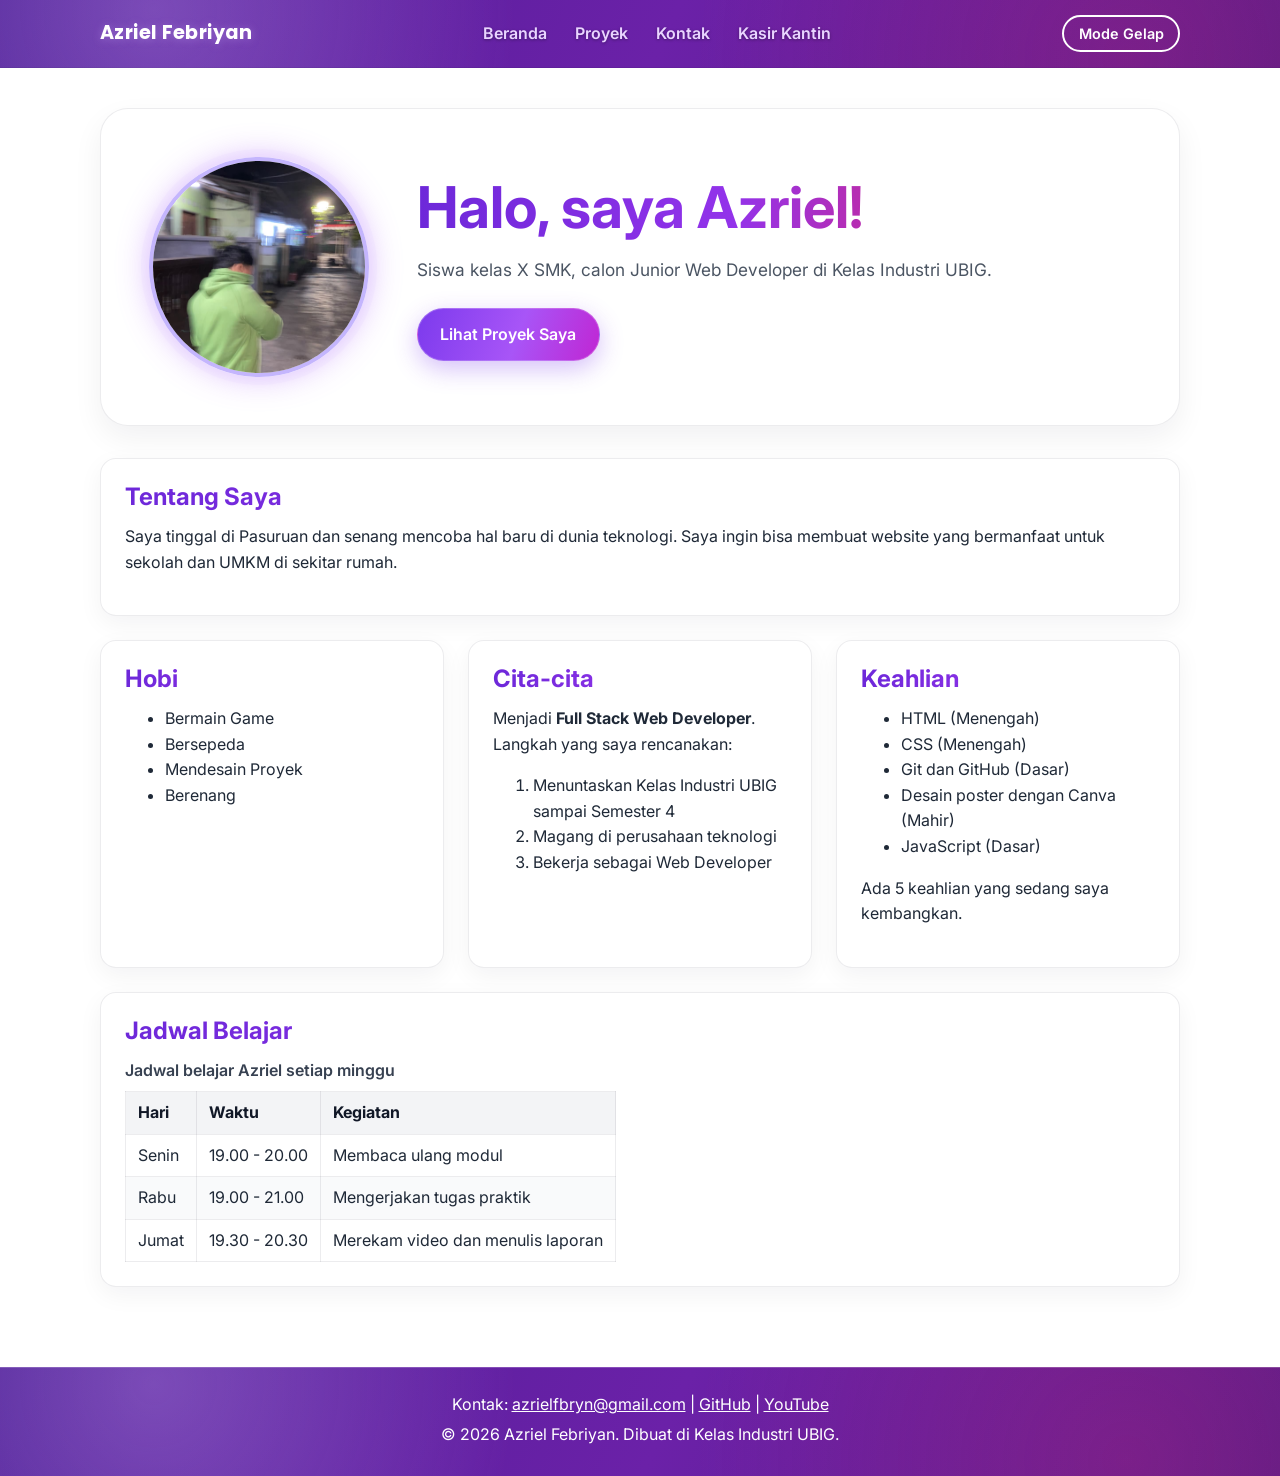
==== commit 537ae0c4: "feat: perubahan anyar" ====
--- a/index.html
+++ b/index.html
@@ -3,36 +3,37 @@
 <head>
   <meta charset="UTF-8">
   <meta name="viewport" content="width=device-width, initial-scale=1.0">
-  <title>Arya Nasrullah | Beranda</title>
-  <link rel="icon" href="arya-profile.jpeg" type="image/jpeg">
+  <title>Azriel Febriyan | Beranda</title>
   <link rel="preconnect" href="https://fonts.googleapis.com">
   <link rel="preconnect" href="https://fonts.gstatic.com" crossorigin>
   <link href="https://fonts.googleapis.com/css2?family=Inter:wght@400;600&family=Poppins:wght@600;700&display=swap" rel="stylesheet">
   <link rel="stylesheet" href="css/style.css">
-  <script src="js/latihan.js" defer></script>
   <script src="js/main.js" defer></script>
+
 </head>
 <body>
   <header>
     <div class="container navbar">
-      <h1>Arya Nasrullah</h1>
+      <h1>Azriel Febriyan</h1>
       <nav class="menu-laptop">
         <ul>
           <li><a href="index.html">Beranda</a></li>
           <li><a href="proyek.html">Proyek</a></li>
           <li><a href="kontak.html">Kontak</a></li>
-          <li><a href="kantinsekolah.html">Kantin Sekolah</a></li>
+          <li><a href="kasir-kantin/kantinsekolah.html">Kasir Kantin</a></li>
         </ul>
       </nav>
+      <button type="button" id="tombol-tema" class="tombol-tema">Mode Gelap</button>
+
       <!-- Tantangan: menu ponsel yang bisa dibuka-tutup -->
       <details class="menu-ponsel">
-        <summary>Menu</summary>
+        <summary aria-label="Buka menu navigasi">Menu</summary>
         <nav>
           <ul>
             <li><a href="index.html">Beranda</a></li>
             <li><a href="proyek.html">Proyek</a></li>
             <li><a href="kontak.html">Kontak</a></li>
-            <li><a href="kantinsekolah.html">Kantin Sekolah</a></li>
+            <li><a href="kasir-kantin/kantinsekolah.html">Kasir Kantin</a></li>
           </ul>
         </nav>
       </details>
@@ -42,9 +43,9 @@
   <main>
     <div class="container">
       <section class="hero">
-        <img src="arya-profile.jpeg" alt="Foto profil Arya Nasrullah" width="180">
+        <img src="img/feri.jpeg" alt="Foto profil Azriel" width="180">
         <div>
-          <h2>Halo, saya Arya!</h2>
+          <h2>Halo, saya Azriel!</h2>
           <p>Siswa kelas X SMK, calon Junior Web Developer di Kelas Industri UBIG.</p>
           <a href="proyek.html" class="tombol">Lihat Proyek Saya</a>
         </div>
@@ -52,20 +53,19 @@
 
       <section class="kartu">
         <h2>Tentang Saya</h2>
-        <p>Saya adalah siswa kelas X SMK yang sedang mempelajari bidang teknologi informasi. Saya tertarik dengan pengembangan web dan ingin menjadi seorang Junior Web Developer di masa depan.</p>
+        <p>Saya tinggal di Pasuruan dan senang mencoba hal baru
+          di dunia teknologi. Saya ingin bisa membuat website yang
+          bermanfaat untuk sekolah dan UMKM di sekitar rumah.</p>
       </section>
 
       <div class="daftar-kartu">
         <section class="kartu">
           <h2>Hobi</h2>
           <ul>
-            <li>Nongkrong</li>
-            <li>Bermain gitar</li>
-            <li>Menonton film</li>
-            <li>Mendengarkan musik</li>
-            <li>Photo editing</li>
-            <li>Menulis diary</li>
-            <li>Membaca buku/e-book</li>
+            <li>Bermain Game</li>
+            <li>Bersepeda</li>
+            <li>Mendesain Proyek</li>
+            <li>Berenang</li>
           </ul>
         </section>
 
@@ -81,18 +81,15 @@
 
         <section class="kartu">
           <h2>Keahlian</h2>
-          <ul>
-            <li>HTML dasar (sedang dipelajari)</li>
-            <li>Mengetik cepat</li>
-            <li>Desain poster dengan Canva</li>
-          </ul>
+          <ul id="daftar-skill"></ul>
+          <p id="jumlah-skill"></p>
         </section>
       </div>
 
       <section class="kartu">
         <h2>Jadwal Belajar</h2>
         <table>
-          <caption>Jadwal belajar Arya setiap minggu</caption>
+          <caption>Jadwal belajar Azriel setiap minggu</caption>
           <thead>
             <tr>
               <th>Hari</th>
@@ -123,10 +120,10 @@
   </main>
 
   <footer>
-    <p>Kontak: <a href="mailto:sakkarepwes23@gmail.com">Arya.Nasrullah@gmail.com</a> |
-      <a href="https://github.com/Arya-Nasrullah" target="_blank">GitHub</a> |
-      <a href="https://www.youtube.com/@AryaNewWebDevelopment" target="_blank">YouTube</a></p>
-    <p>&copy; 2026 Arya Nasrullah. Dibuat di Kelas Industri UBIG.</p>
+    <p>Kontak: <a href="mailto:azrielfbryn@gmail.com">azrielfbryn@gmail.com</a> |
+      <a href="https://github.com/azriel-febriyan?tab=repositories" target="_blank" rel="noreferrer">GitHub</a> |
+      <a href="https://www.youtube.com/@azrielfbryn13" target="_blank" rel="noreferrer">YouTube</a></p>
+    <p>&copy; 2026 Azriel Febriyan. Dibuat di Kelas Industri UBIG.</p>
   </footer>
 </body>
-</html>
+</html>
--- a/css/style.css
+++ b/css/style.css
@@ -1,8 +1,3 @@
-/* Gaya portofolio Arya Nasrullah
-   Palet: #5B4636 (utama), #8A5A3B (cokelat), #C89562 (aksen), #E7D9C9 (latar)
-   Huruf: Poppins (judul), Inter (isi)
-   Tata letak: mobile first, titik ubah 768px (tablet) dan 1024px (laptop) */
-
 /* 1. Reset */
 * {
   box-sizing: border-box;
@@ -12,6 +7,17 @@
 img {
   max-width: 100%;
   height: auto;
+}
+
+:root {
+--warna-utama: #1D3557;
+--warna-judul: #1D3557;
+--warna-aksen: #E63946;
+--warna-tautan: #E63946;
+--warna-latar: #F1FAEE;
+--warna-teks: #333333;
+--warna-kartu: #FFFFFF;
+--warna-garis: #DDDDDD;
 }
 
 /* 2. Dasar halaman: warna dan huruf */
@@ -19,44 +25,78 @@
   font-family: "Inter", Arial, sans-serif;
   font-size: 1rem;
   line-height: 1.6;
-  color: #3D342D;
-  background-color: #E7D9C9;
-}
-
-h1, h2, h3 {
+  color: #1f2937;
+  margin: 0;
+  background-color: #ffffff;
+  background-image: none;
+  background-attachment: fixed;
+  background-size: cover;
+  min-height: 100vh;
+}
+
+h2 {
+  background: linear-gradient(90deg, #6d28d9, #9333ea 55%, #db2777);
+  -webkit-background-clip: text;
+  -webkit-text-fill-color: transparent;
+  background-clip: text;
+  font-weight: 700;
+  line-height: 1.2;
+  margin-bottom: 0.75rem;
+}
+
+h1,
+h3 {
   font-family: "Poppins", Arial, sans-serif;
-  color: #5B4636;
+  color: #111827;
   line-height: 1.3;
 }
 
-h2 {
+h3 {
   margin-bottom: 0.75rem;
 }
 
-p, ul, ol {
+p,
+ul,
+ol {
   margin-bottom: 1rem;
 }
 
 a {
-  color: #8A5A3B;
+  color: #c4b5fd;
+  transition: color 180ms ease;
+}
+
+a:hover {
+  color: #f0abfc;
 }
 
 /* 3. Wadah, header, dan menu */
 .container {
-  max-width: 1100px;
+  max-width: 1120px;
   margin: 0 auto;
-  padding: 0 1rem;
+  padding: 0 1.25rem;
 }
 
 header {
-  background-color: #5B4636;
-  color: #FFFFFF;
-  padding: 1rem 0;
+  position: sticky;
+  top: 0;
+  z-index: 10;
+  background:
+    radial-gradient(circle at 12% 15%, rgba(216, 180, 254, 0.3), transparent 32%),
+    radial-gradient(circle at 88% 85%, rgba(219, 39, 119, 0.24), transparent 38%),
+    linear-gradient(115deg, #4c1d95, #6b21a8 52%, #581c87);
+  -webkit-backdrop-filter: blur(18px);
+  backdrop-filter: blur(18px);
+  color: #111827;
+  padding: 0.8rem 0;
+  border-bottom: 1px solid rgba(15, 23, 42, 0.08);
 }
 
 header h1 {
-  color: #FFFFFF;
-  font-size: 1.5rem;
+  color: #ffffff;
+  font-size: 1.2rem;
+  letter-spacing: 0.02em;
+  text-shadow: 0 1px 8px rgba(216, 180, 254, 0.35);
 }
 
 .navbar {
@@ -78,15 +118,17 @@
 nav a {
   display: inline-block;
   padding: 0.5rem 0.75rem;
-  border-radius: 6px;
-  color: #FFFFFF;
+  border-radius: 999px;
+  color: #ffffff;
   font-weight: 600;
   text-decoration: none;
-}
-
-nav a:hover,
-nav a:focus-visible {
-  background-color: #70452F;
+  transition: background-color 180ms ease, color 180ms ease, transform 180ms ease;
+}
+
+nav a:hover {
+  background: rgba(139, 92, 246, 0.08);
+  color: #111827;
+  transform: translateY(-1px);
 }
 
 /* Tantangan: menu ponsel buka-tutup dengan details */
@@ -94,17 +136,54 @@
   display: none;
 }
 
+.menu-laptop a {
+  color: #e9d5ff;
+  text-shadow: 0 1px 3px rgba(0, 0, 0, 0.35);
+}
+
+.menu-laptop a:hover {
+  background: rgba(255, 255, 255, 0.18);
+  color: #ffffff;
+}
+
 .menu-ponsel summary {
   padding: 0.5rem 0.75rem;
-  border: 1px solid #CDB9A5;
-  border-radius: 6px;
+  border: 1px solid rgba(255, 255, 255, 0.75);
+  border-radius: 999px;
+  color: #ffffff;
   font-weight: 600;
   cursor: pointer;
+  list-style: none;
+}
+
+.menu-ponsel summary::-webkit-details-marker {
+  display: none;
+}
+
+.menu-ponsel[open] {
+  position: relative;
+}
+
+.menu-ponsel nav {
+  position: absolute;
+  top: calc(100% + 0.5rem);
+  right: 0;
+  min-width: 10rem;
+  padding: 0.5rem;
+  border: 1px solid rgba(76, 11, 108, 0.883);
+  border-radius: 14px;
+  background: #ffffff;
+  box-shadow: 0 16px 36px rgba(33, 15, 42, 0.549);
 }
 
 .menu-ponsel ul {
   flex-direction: column;
-  margin-top: 0.5rem;
+  gap: 0.25rem;
+  margin: 0;
+}
+
+.menu-ponsel nav a {
+  color: #5b21b6;
 }
 
 /* 4. Isi utama, hero, dan kartu */
@@ -116,45 +195,72 @@
   display: flex;
   flex-direction: column;
   align-items: center;
-  gap: 1.5rem;
-  padding: 1rem 0 2rem;
+  gap: 2rem;
+  margin-bottom: 2rem;
+  padding: 2rem 1.25rem;
+  border: 1px solid rgba(15, 23, 42, 0.08);
+  border-radius: 28px;
+  background-color: #ffffff;
+  background-image: none;
+  box-shadow: 0 12px 30px rgba(15, 23, 42, 0.06);
   text-align: center;
 }
 
 .hero img {
+  flex: 0 0 auto;
+  border: 4px solid #c4b5fd;
+  border-radius: 50%;
+  object-fit: cover;
   width: 180px;
   height: 180px;
-  max-width: 100%;
-  object-fit: cover;
-  border: 4px solid #C89562;
-  border-radius: 50%;
+  box-shadow: 0 0 0 8px rgba(196, 181, 253, 0.08), 0 0 32px rgba(168, 85, 247, 0.42);
 }
 
 .hero h2 {
-  font-size: 2rem;
+  margin-bottom: 0.85rem;
+  font-size: clamp(2.2rem, 8vw, 3.6rem);
+}
+
+.hero p {
+  max-width: 38rem;
+  margin-bottom: 1.5rem;
+  color: #4b5563;
+  font-size: 1.08rem;
 }
 
 .tombol {
   display: inline-block;
-  padding: 0.75rem 1.5rem;
-  border-radius: 6px;
-  background-color: #8A5A3B;
-  color: #FFFFFF;
+  padding: 0.8rem 1.4rem;
+  border: 1px solid rgba(255, 255, 255, 0.22);
+  border-radius: 999px;
+  background: linear-gradient(110deg, #7c3aed, #a855f7 55%, #c026d3);
+  color: #ffffff;
   font-weight: 600;
   text-decoration: none;
+  box-shadow: 0 8px 24px rgba(124, 58, 237, 0.32);
+  transition: transform 180ms ease, box-shadow 180ms ease;
+}
+
+.tombol:hover {
+  color: #ffffff;
+  transform: translateY(-2px);
+  box-shadow: 0 12px 30px rgba(168, 85, 247, 0.42);
 }
 
 .kartu {
-  background-color: #F4E8D9;
+  color: #1f2937;
+  background: #ffffff;
+  -webkit-backdrop-filter: blur(14px);
+  backdrop-filter: blur(14px);
   padding: 1rem;
   margin-bottom: 1.5rem;
-  border: 1px solid #E5D6C7;
-  border-radius: 12px;
-  box-shadow: 0 4px 12px rgba(0, 0, 0, 0.08);
-}
-
-.kartu:hover {
-  border-color: #CDB9A5;
+  border: 1px solid rgba(15, 23, 42, 0.08);
+  border-radius: 16px;
+  box-shadow: 0 8px 24px rgba(15, 23, 42, 0.05);
+}
+
+.kartu h2 {
+  margin-top: 0;
 }
 
 .daftar-kartu {
@@ -164,44 +270,77 @@
   margin-bottom: 1.5rem;
 }
 
+.galeri-proyek {
+  display: grid;
+  grid-template-columns: repeat(auto-fit, minmax(min(100%, 420px), 1fr));
+  align-items: stretch;
+}
+
 .daftar-kartu .kartu {
   flex: 1 1 280px;
   margin-bottom: 0;
-}
-
-.daftar-kartu .kartu:nth-child(even) {
-  background-color: #EBDCCB;
+  transition: transform 200ms ease, border-color 200ms ease, box-shadow 200ms ease;
+}
+
+.galeri-proyek .kartu {
+  display: flex;
+  flex-direction: column;
+}
+
+.daftar-kartu .kartu:hover {
+  transform: translateY(-5px);
+  border-color: rgba(196, 181, 253, 0.45);
+  box-shadow: 0 16px 38px rgba(0, 0, 0, 0.38);
+}
+
+.galeri-proyek .kartu img {
+  height: auto;
+  max-height: 560px;
+  object-fit: contain;
+  background: #f3f4f6;
+  border: 1px solid #d1d5db;
 }
 
 article img {
+  display: block;
+  width: 100%;
+  max-height: 220px;
+  margin-bottom: 1rem;
+  object-fit: cover;
   border-radius: 8px;
-  border: 1px solid #E5D6C7;
+  border: 1px solid rgba(255, 255, 255, 0.2);
 }
 
 /* 5. Tabel */
 table {
+  display: block;
+  width: 100%;
+  overflow-x: auto;
   border-collapse: collapse;
+  white-space: nowrap;
 }
 
 caption {
   font-weight: 600;
   text-align: left;
   margin-bottom: 0.5rem;
-}
-
-th, td {
-  border: 1px solid #E5D6C7;
+  color: #374151;
+}
+
+th,
+td {
+  border: 1px solid rgba(15, 23, 42, 0.08);
   padding: 0.5rem 0.75rem;
   text-align: left;
 }
 
 th {
-  background-color: #5B4636;
-  color: #FFFFFF;
+  background: #f3f4f6;
+  color: #111827;
 }
 
 tbody tr:nth-child(even) {
-  background-color: #F2E9DF;
+  background: #f9fafb;
 }
 
 /* 6. Form */
@@ -209,45 +348,77 @@
   font-weight: 600;
 }
 
-input, select, textarea {
+input,
+select,
+textarea {
   width: 100%;
   max-width: 22rem;
   padding: 0.6rem;
   margin-top: 0.25rem;
-  background-color: #F8F0E6;
-  border: 1px solid #D8C8B8;
+  border: 1px solid rgba(15, 23, 42, 0.12);
   border-radius: 6px;
+  background: #ffffff;
+  color: #111827;
   font-family: inherit;
   font-size: 1rem;
 }
 
-input:focus, select:focus, textarea:focus {
-  border-color: #8A5A3B;
+input::placeholder,
+textarea::placeholder {
+  color: #6b7280;
+}
+
+input:focus,
+select:focus,
+textarea:focus {
+  outline: 2px solid #c4b5fd;
+  outline-offset: 2px;
+  border-color: transparent;
 }
 
 button {
   padding: 0.75rem 1.5rem;
   border: none;
   border-radius: 6px;
-  background-color: #8A5A3B;
+  background: linear-gradient(110deg, #7c3aed, #a855f7 55%, #c026d3);
   color: #FFFFFF;
   font-family: inherit;
   font-size: 1rem;
   font-weight: 600;
   cursor: pointer;
-}
-
-button:hover,
-button:focus-visible,
-.tombol:hover,
-.tombol:focus-visible {
-  background-color: #70452F;
+  transition: transform 180ms ease, box-shadow 180ms ease;
+}
+
+button:hover {
+  transform: translateY(-2px);
+  box-shadow: 0 8px 22px rgba(168, 85, 247, 0.35);
+}
+
+.kartu details {
+  padding: 0.9rem 0;
+  border-top: 1px solid rgba(221, 214, 254, 0.16);
+}
+
+.kartu details summary {
+  color: #111827;
+  font-weight: 600;
+  cursor: pointer;
+}
+
+.kartu details p {
+  margin: 0.75rem 0 0;
+  color: #4b5563;
 }
 
 /* 7. Footer */
 footer {
-  background-color: #5B4636;
-  color: #F6F1EA;
+  margin-top: 1rem;
+  border-top: 1px solid rgba(255, 255, 255, 0.2);
+  background:
+    radial-gradient(circle at 12% 15%, rgba(216, 180, 254, 0.3), transparent 32%),
+    radial-gradient(circle at 88% 85%, rgba(219, 39, 119, 0.24), transparent 38%),
+    linear-gradient(115deg, #4c1d95, #6b21a8 52%, #581c87);
+  color: #ffffff;
   text-align: center;
   padding: 1.5rem;
 }
@@ -257,7 +428,7 @@
 }
 
 footer a {
-  color: #E2B783;
+  color: #ffffff;
 }
 
 /* 8. Tablet: lebar layar 768px ke atas */
@@ -272,8 +443,13 @@
 
   .hero {
     flex-direction: row;
-    padding: 2rem 0 3rem;
+    padding: 3rem;
     text-align: left;
+  }
+
+  .hero img {
+    width: 220px;
+    height: 220px;
   }
 
   .kartu {
@@ -290,8 +466,165 @@
   .hero {
     gap: 3rem;
   }
-
-  .hero h2 {
-    font-size: 2.75rem;
-  }
-}
+}
+
+@media (prefers-reduced-motion: reduce) {
+  *,
+  *::before,
+  *::after {
+    scroll-behavior: auto !important;
+    transition-duration: 0.01ms !important;
+  }
+}
+
+/* 10. Tombol tema, filter, dan label kategori */
+.tombol-tema {
+  padding: 0.5rem 0.9rem;
+  border: 2px solid #ffffff;
+  border-radius: 999px;
+  background: transparent;
+  color: #ffffff;
+  font-size: 0.9rem;
+}
+
+.filter {
+  display: flex;
+  flex-wrap: wrap;
+  gap: 0.5rem;
+  margin-bottom: 1rem;
+}
+
+.tombol-filter {
+  padding: 0.5rem 1rem;
+  border: 2px solid var(--warna-garis);
+  border-radius: 999px;
+  background: var(--warna-kartu);
+  color: var(--warna-judul);
+}
+
+.tombol-filter.aktif {
+  border-color: var(--warna-utama);
+  background: var(--warna-utama);
+  color: #ffffff;
+}
+
+.label {
+  display: inline-block;
+  padding: 0.1rem 0.6rem;
+  margin-bottom: 0.5rem;
+  border-radius: 999px;
+  background: var(--warna-latar);
+  color: var(--warna-judul);
+  font-size: 0.85rem;
+  font-weight: 600;
+}
+
+/* 11. Tema gelap */
+body.gelap {
+  background-color: #182433;
+  color: #e3e8ee;
+}
+
+body.gelap header {
+  background: #182433;
+  border-bottom-color: #344356;
+}
+
+body.gelap h1,
+body.gelap h3,
+body.gelap .kartu,
+body.gelap .kartu details summary {
+  color: #e3e8ee;
+}
+
+body.gelap h2 {
+  background: linear-gradient(90deg, #5eead4, #fda4af 55%, #facc15);
+  -webkit-background-clip: text;
+  background-clip: text;
+  color: transparent;
+  -webkit-text-fill-color: transparent;
+}
+
+body.gelap .hero,
+body.gelap .kartu,
+body.gelap footer {
+  background-color: #1b2838;
+  border-color: #344356;
+}
+
+body.gelap footer {
+  background: #182433;
+}
+
+body.gelap .daftar-kartu .kartu {
+  background: linear-gradient(
+    135deg,
+    rgba(94, 234, 212, 0.16),
+    rgba(253, 164, 175, 0.16) 55%,
+    rgba(250, 204, 21, 0.12)
+  );
+}
+
+body.gelap .hero p,
+body.gelap .kartu details p,
+body.gelap caption,
+body.gelap footer {
+  color: #cbd5e1;
+}
+
+body.gelap a,
+body.gelap footer a {
+  color: #dfcafa;
+}
+
+body.gelap th {
+  background: #26364a;
+  color: #e3e8ee;
+}
+
+body.gelap td,
+body.gelap th {
+  border-color: #46566a;
+}
+
+body.gelap tbody tr:nth-child(even) {
+  background: #223145;
+}
+
+body.gelap input,
+body.gelap select,
+body.gelap textarea {
+  background: #121a24;
+  border-color: #46566a;
+  color: #e3e8ee;
+}
+
+body.gelap .menu-ponsel nav {
+  background: #1b2838;
+  border-color: #46566a;
+}
+
+body.gelap .menu-ponsel nav a {
+  color: #e3e8ee;
+}
+
+body.gelap .tombol-filter {
+  border-color: #46566a;
+  background: #1b2838;
+  color: #e3e8ee;
+}
+
+body.gelap .tombol-filter.aktif {
+  border-color: #5eead4;
+  background: #5eead4;
+  color: #182433;
+}
+
+body.gelap .label {
+  background: #26364a;
+  color: #e3e8ee;
+}
+
+.keterangan {
+  font-size: 0.875rem;
+}
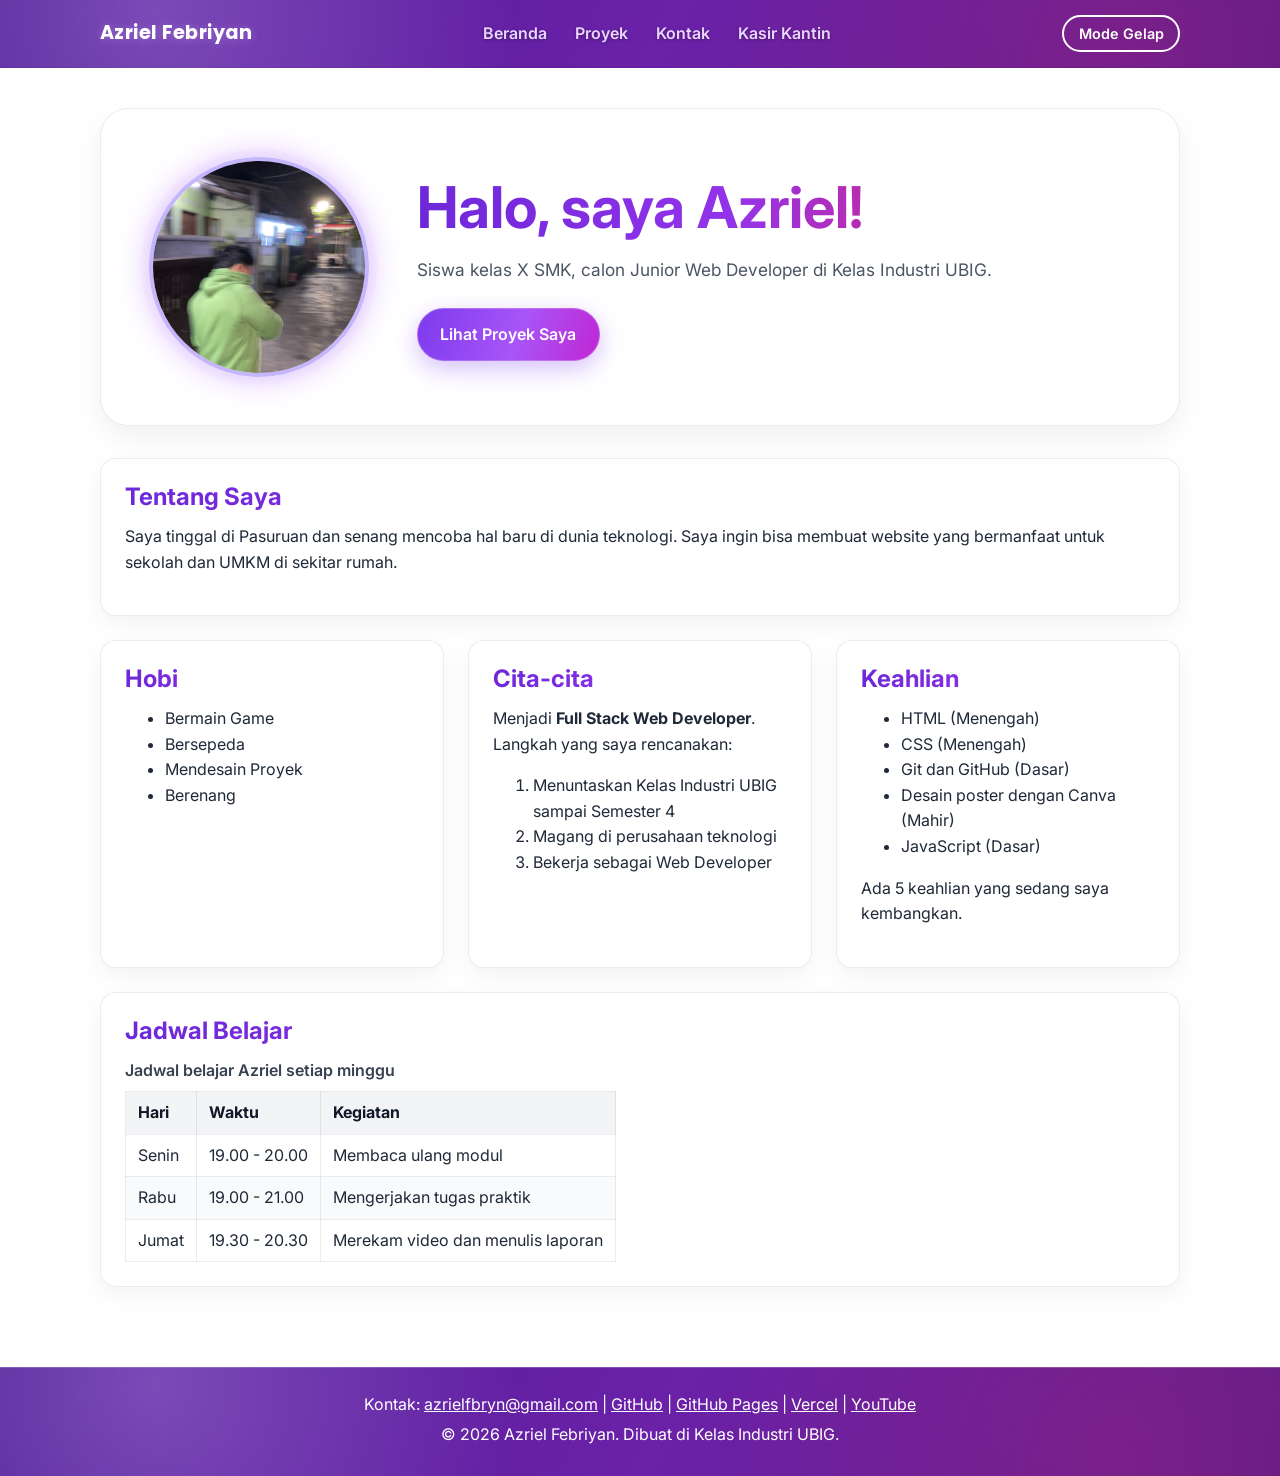
==== commit e5703cb9: "masukkan ke akun git hub" ====
--- a/index.html
+++ b/index.html
@@ -121,7 +121,9 @@
 
   <footer>
     <p>Kontak: <a href="mailto:azrielfbryn@gmail.com">azrielfbryn@gmail.com</a> |
-      <a href="https://github.com/azriel-febriyan?tab=repositories" target="_blank" rel="noreferrer">GitHub</a> |
+      <a href="https://github.com/azriel-febriyan/portofolio-azriel" target="_blank" rel="noreferrer">GitHub</a> |
+    <a href="https://azriel-febriyan.github.io/portofolio-azriel/" target="_blank" rel="noreferrer">GitHub Pages</a> |
+      <a href="https://vercel.com/azriel-febriyan" target="_blank" rel="noreferrer">Vercel</a> |
       <a href="https://www.youtube.com/@azrielfbryn13" target="_blank" rel="noreferrer">YouTube</a></p>
     <p>&copy; 2026 Azriel Febriyan. Dibuat di Kelas Industri UBIG.</p>
   </footer>
